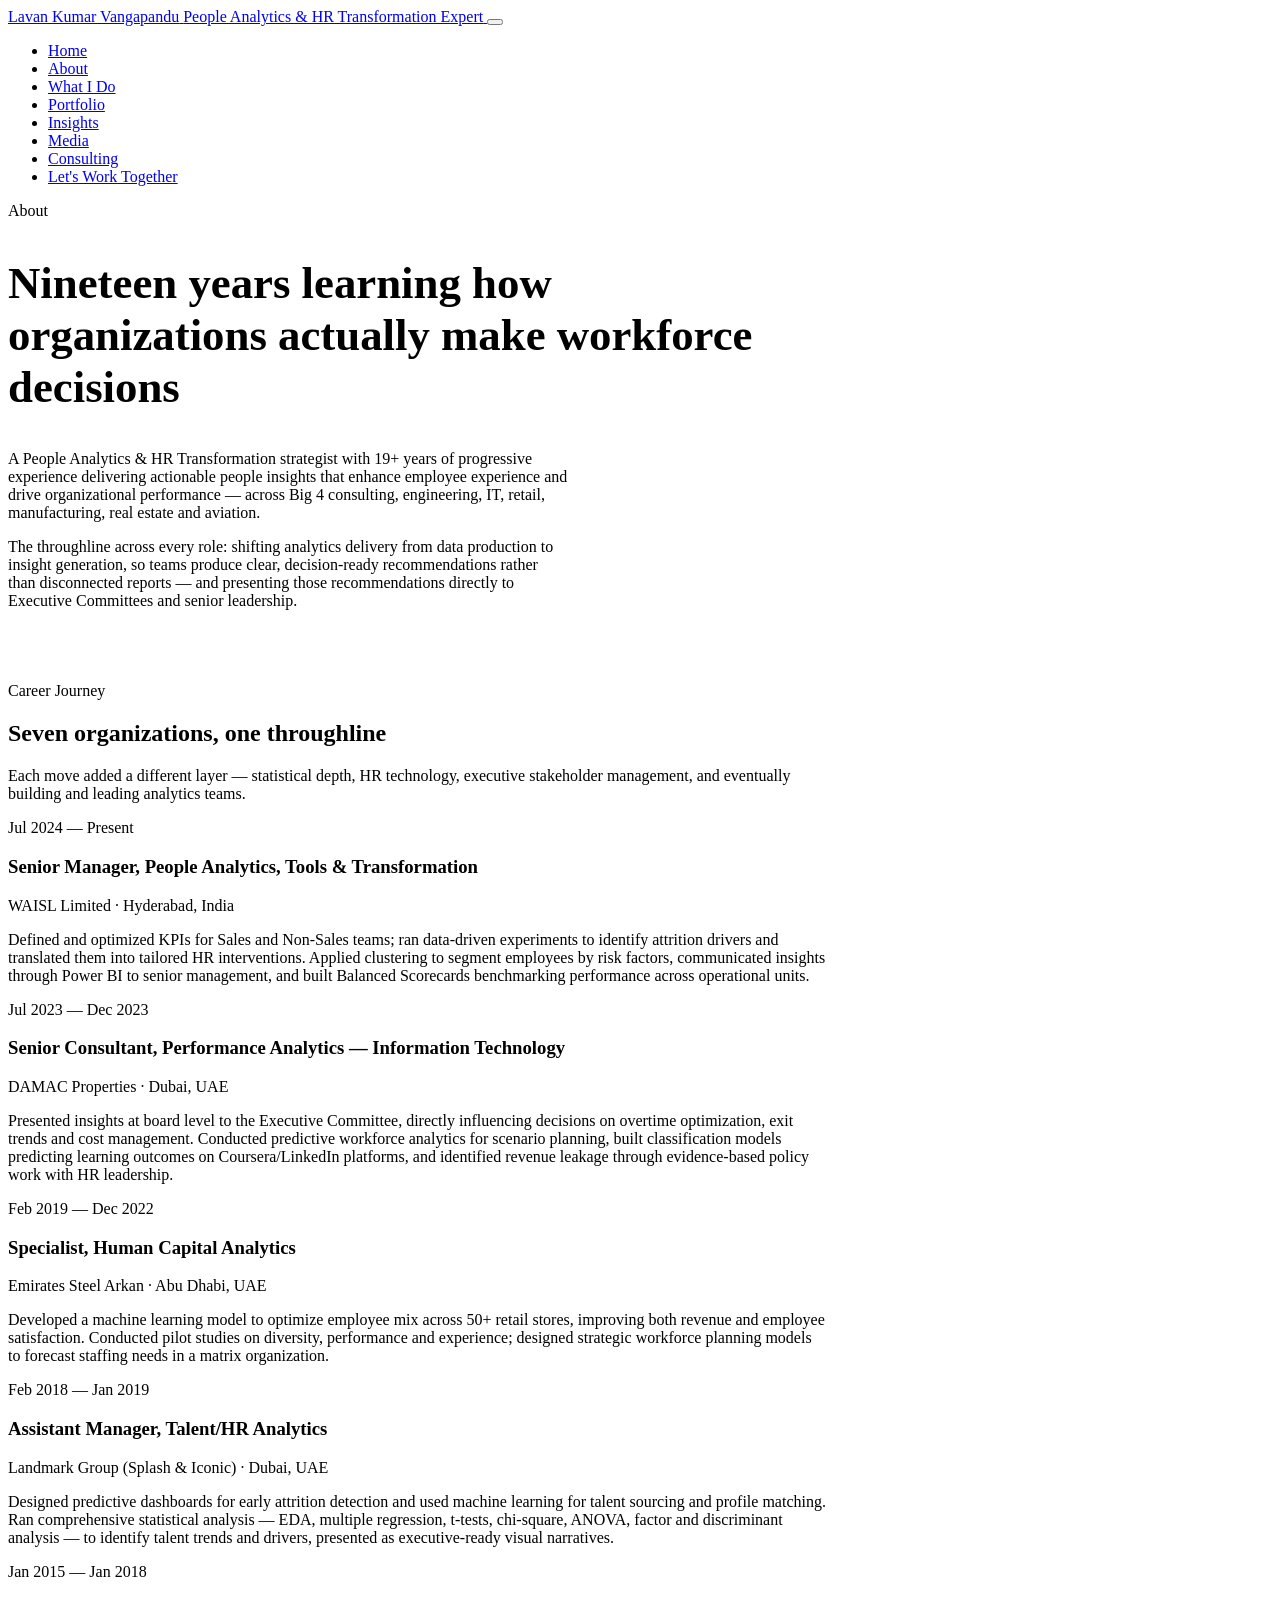
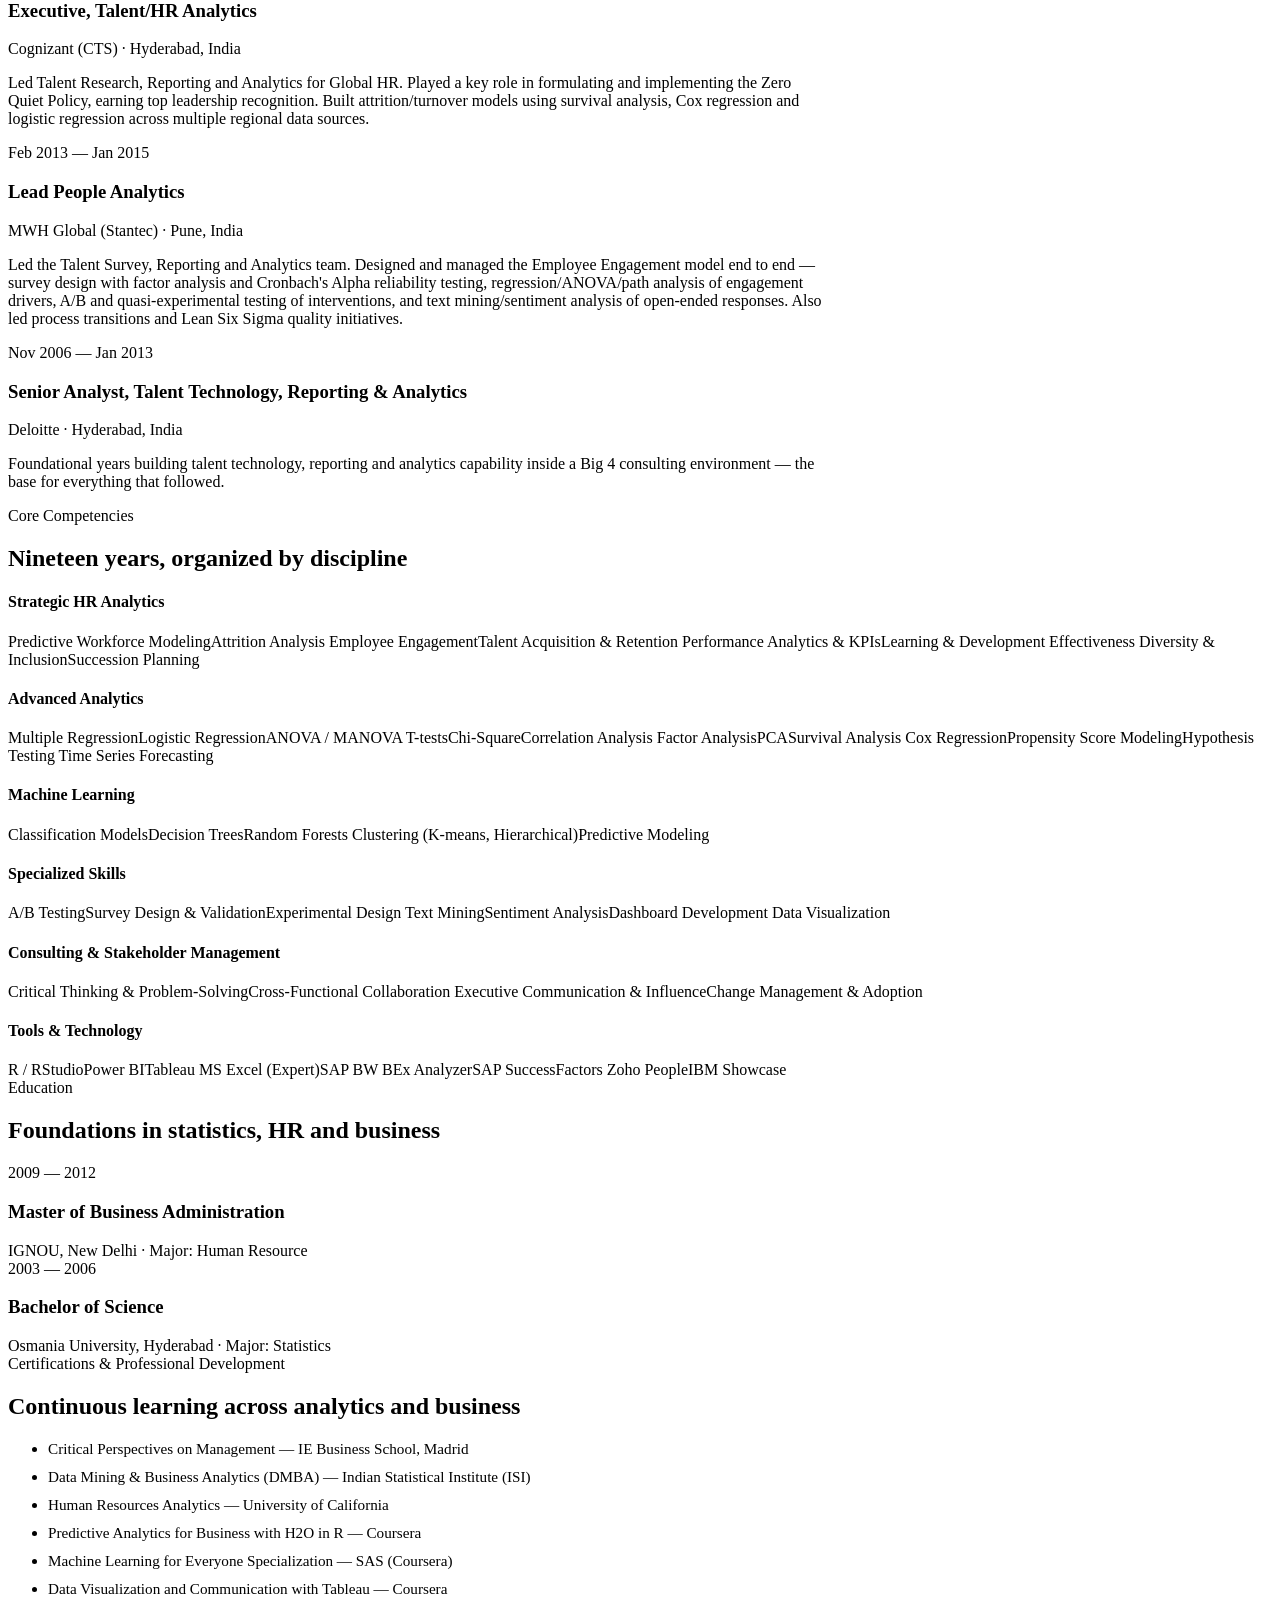
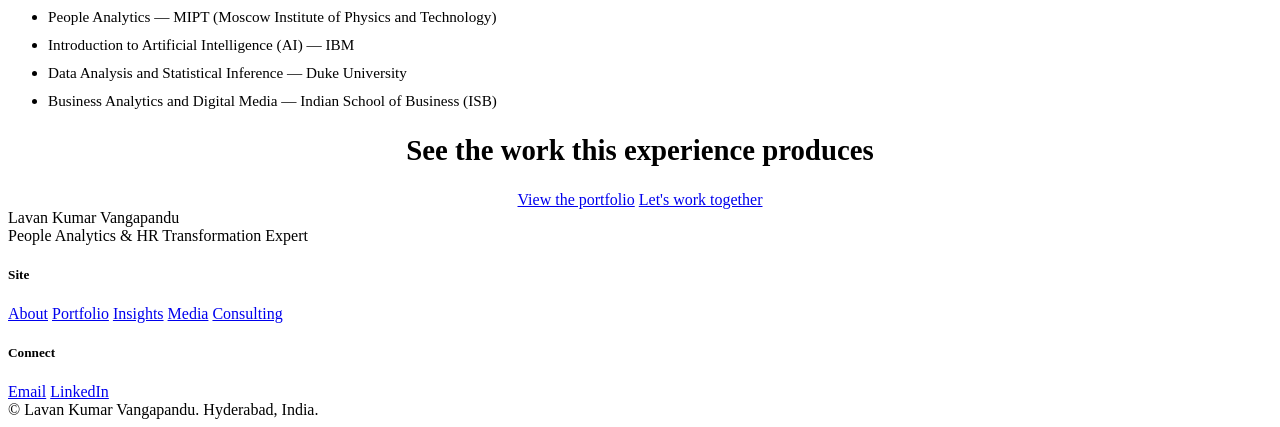
==== about.html @ 3b9f2fb4 "Add files via upload" ====
<!DOCTYPE html>
<html lang="en">
<head>
<meta charset="UTF-8">
<meta name="viewport" content="width=device-width, initial-scale=1.0">
<title>About — Lavan Kumar Vangapandu | People Analytics & HR Transformation Expert</title>
<meta name="description" content="19+ years of People Analytics and HR Transformation experience across Deloitte, MWH Global/Stantec, Cognizant, Landmark Group, Emirates Steel Arkan, DAMAC Properties and WAISL.">
<link rel="stylesheet" href="assets/css/style.css">
</head>
<body>

<header class="site-header">
  <div class="wrap">
    <a href="index.html" class="brand">
      <span class="brand-name">Lavan Kumar Vangapandu</span>
      <span class="brand-role">People Analytics &amp; HR Transformation Expert</span>
    </a>
    <button class="nav-toggle" aria-label="Toggle menu" aria-expanded="false"><span></span></button>
    <nav class="main-nav">
      <div class="wrap">
        <ul>
          <li><a href="index.html" data-page="index.html">Home</a></li>
          <li><a href="about.html" data-page="about.html" class="active">About</a></li>
          <li><a href="what-i-do.html" data-page="what-i-do.html">What I Do</a></li>
          <li><a href="portfolio.html" data-page="portfolio.html">Portfolio</a></li>
          <li><a href="insights.html" data-page="insights.html">Insights</a></li>
          <li><a href="media.html" data-page="media.html">Media</a></li>
          <li><a href="consulting.html" data-page="consulting.html">Consulting</a></li>
          <li><a href="consulting.html#contact" class="nav-cta">Let's Work Together</a></li>
        </ul>
      </div>
    </nav>
  </div>
</header>

<main>

  <section class="hero" style="padding-bottom:56px;">
    <div class="wrap" style="grid-template-columns:1fr; max-width:760px;">
      <div>
        <div class="eyebrow">About</div>
        <h1 style="font-size:clamp(2rem,4vw,2.8rem);">Nineteen years learning how organizations actually make workforce decisions</h1>
        <p class="support" style="margin-top:20px; max-width:70ch;">A People Analytics &amp; HR Transformation strategist with 19+ years of progressive experience delivering actionable people insights that enhance employee experience and drive organizational performance — across Big 4 consulting, engineering, IT, retail, manufacturing, real estate and aviation.</p>
        <p class="support" style="max-width:70ch;">The throughline across every role: shifting analytics delivery from data production to insight generation, so teams produce clear, decision-ready recommendations rather than disconnected reports — and presenting those recommendations directly to Executive Committees and senior leadership.</p>
      </div>
    </div>
  </section>

  <!-- CAREER JOURNEY -->
  <section class="alt">
    <div class="wrap" style="max-width:820px;">
      <div class="section-head">
        <div class="eyebrow">Career Journey</div>
        <h2>Seven organizations, one throughline</h2>
        <p>Each move added a different layer — statistical depth, HR technology, executive stakeholder management, and eventually building and leading analytics teams.</p>
      </div>

      <div class="journey">
        <div class="journey-item">
          <div class="when">Jul 2024 — Present</div>
          <h3>Senior Manager, People Analytics, Tools &amp; Transformation</h3>
          <div class="org">WAISL Limited · Hyderabad, India</div>
          <p>Defined and optimized KPIs for Sales and Non-Sales teams; ran data-driven experiments to identify attrition drivers and translated them into tailored HR interventions. Applied clustering to segment employees by risk factors, communicated insights through Power BI to senior management, and built Balanced Scorecards benchmarking performance across operational units.</p>
        </div>
        <div class="journey-item">
          <div class="when">Jul 2023 — Dec 2023</div>
          <h3>Senior Consultant, Performance Analytics — Information Technology</h3>
          <div class="org">DAMAC Properties · Dubai, UAE</div>
          <p>Presented insights at board level to the Executive Committee, directly influencing decisions on overtime optimization, exit trends and cost management. Conducted predictive workforce analytics for scenario planning, built classification models predicting learning outcomes on Coursera/LinkedIn platforms, and identified revenue leakage through evidence-based policy work with HR leadership.</p>
        </div>
        <div class="journey-item">
          <div class="when">Feb 2019 — Dec 2022</div>
          <h3>Specialist, Human Capital Analytics</h3>
          <div class="org">Emirates Steel Arkan · Abu Dhabi, UAE</div>
          <p>Developed a machine learning model to optimize employee mix across 50+ retail stores, improving both revenue and employee satisfaction. Conducted pilot studies on diversity, performance and experience; designed strategic workforce planning models to forecast staffing needs in a matrix organization.</p>
        </div>
        <div class="journey-item">
          <div class="when">Feb 2018 — Jan 2019</div>
          <h3>Assistant Manager, Talent/HR Analytics</h3>
          <div class="org">Landmark Group (Splash &amp; Iconic) · Dubai, UAE</div>
          <p>Designed predictive dashboards for early attrition detection and used machine learning for talent sourcing and profile matching. Ran comprehensive statistical analysis — EDA, multiple regression, t-tests, chi-square, ANOVA, factor and discriminant analysis — to identify talent trends and drivers, presented as executive-ready visual narratives.</p>
        </div>
        <div class="journey-item">
          <div class="when">Jan 2015 — Jan 2018</div>
          <h3>Executive, Talent/HR Analytics</h3>
          <div class="org">Cognizant (CTS) · Hyderabad, India</div>
          <p>Led Talent Research, Reporting and Analytics for Global HR. Played a key role in formulating and implementing the Zero Quiet Policy, earning top leadership recognition. Built attrition/turnover models using survival analysis, Cox regression and logistic regression across multiple regional data sources.</p>
        </div>
        <div class="journey-item">
          <div class="when">Feb 2013 — Jan 2015</div>
          <h3>Lead People Analytics</h3>
          <div class="org">MWH Global (Stantec) · Pune, India</div>
          <p>Led the Talent Survey, Reporting and Analytics team. Designed and managed the Employee Engagement model end to end — survey design with factor analysis and Cronbach's Alpha reliability testing, regression/ANOVA/path analysis of engagement drivers, A/B and quasi-experimental testing of interventions, and text mining/sentiment analysis of open-ended responses. Also led process transitions and Lean Six Sigma quality initiatives.</p>
        </div>
        <div class="journey-item">
          <div class="when">Nov 2006 — Jan 2013</div>
          <h3>Senior Analyst, Talent Technology, Reporting &amp; Analytics</h3>
          <div class="org">Deloitte · Hyderabad, India</div>
          <p>Foundational years building talent technology, reporting and analytics capability inside a Big 4 consulting environment — the base for everything that followed.</p>
        </div>
      </div>
    </div>
  </section>

  <!-- COMPETENCIES -->
  <section>
    <div class="wrap">
      <div class="section-head">
        <div class="eyebrow">Core Competencies</div>
        <h2>Nineteen years, organized by discipline</h2>
      </div>
      <div class="comp-block">
        <h4>Strategic HR Analytics</h4>
        <div class="pill-row">
          <span class="pill">Predictive Workforce Modeling</span><span class="pill">Attrition Analysis</span>
          <span class="pill">Employee Engagement</span><span class="pill">Talent Acquisition &amp; Retention</span>
          <span class="pill">Performance Analytics &amp; KPIs</span><span class="pill">Learning &amp; Development Effectiveness</span>
          <span class="pill">Diversity &amp; Inclusion</span><span class="pill">Succession Planning</span>
        </div>
      </div>
      <div class="comp-block">
        <h4>Advanced Analytics</h4>
        <div class="pill-row">
          <span class="pill">Multiple Regression</span><span class="pill">Logistic Regression</span><span class="pill">ANOVA / MANOVA</span>
          <span class="pill">T-tests</span><span class="pill">Chi-Square</span><span class="pill">Correlation Analysis</span>
          <span class="pill">Factor Analysis</span><span class="pill">PCA</span><span class="pill">Survival Analysis</span>
          <span class="pill">Cox Regression</span><span class="pill">Propensity Score Modeling</span><span class="pill">Hypothesis Testing</span>
          <span class="pill">Time Series Forecasting</span>
        </div>
      </div>
      <div class="comp-block">
        <h4>Machine Learning</h4>
        <div class="pill-row">
          <span class="pill">Classification Models</span><span class="pill">Decision Trees</span><span class="pill">Random Forests</span>
          <span class="pill">Clustering (K-means, Hierarchical)</span><span class="pill">Predictive Modeling</span>
        </div>
      </div>
      <div class="comp-block">
        <h4>Specialized Skills</h4>
        <div class="pill-row">
          <span class="pill">A/B Testing</span><span class="pill">Survey Design &amp; Validation</span><span class="pill">Experimental Design</span>
          <span class="pill">Text Mining</span><span class="pill">Sentiment Analysis</span><span class="pill">Dashboard Development</span>
          <span class="pill">Data Visualization</span>
        </div>
      </div>
      <div class="comp-block">
        <h4>Consulting &amp; Stakeholder Management</h4>
        <div class="pill-row">
          <span class="pill">Critical Thinking &amp; Problem-Solving</span><span class="pill">Cross-Functional Collaboration</span>
          <span class="pill">Executive Communication &amp; Influence</span><span class="pill">Change Management &amp; Adoption</span>
        </div>
      </div>
      <div class="comp-block">
        <h4>Tools &amp; Technology</h4>
        <div class="pill-row">
          <span class="pill">R / RStudio</span><span class="pill">Power BI</span><span class="pill">Tableau</span>
          <span class="pill">MS Excel (Expert)</span><span class="pill">SAP BW BEx Analyzer</span><span class="pill">SAP SuccessFactors</span>
          <span class="pill">Zoho People</span><span class="pill">IBM Showcase</span>
        </div>
      </div>
    </div>
  </section>

  <!-- EDUCATION & CERTIFICATIONS -->
  <section class="alt">
    <div class="wrap two-col">
      <div>
        <div class="section-head">
          <div class="eyebrow">Education</div>
          <h2>Foundations in statistics, HR and business</h2>
        </div>
        <div class="journey">
          <div class="journey-item">
            <div class="when">2009 — 2012</div>
            <h3>Master of Business Administration</h3>
            <div class="org">IGNOU, New Delhi · Major: Human Resource</div>
          </div>
          <div class="journey-item">
            <div class="when">2003 — 2006</div>
            <h3>Bachelor of Science</h3>
            <div class="org">Osmania University, Hyderabad · Major: Statistics</div>
          </div>
        </div>
      </div>
      <div>
        <div class="section-head">
          <div class="eyebrow">Certifications &amp; Professional Development</div>
          <h2>Continuous learning across analytics and business</h2>
        </div>
        <ul style="display:flex; flex-direction:column; gap:10px; font-size:0.95rem; color:var(--slate);">
          <li>Critical Perspectives on Management — IE Business School, Madrid</li>
          <li>Data Mining &amp; Business Analytics (DMBA) — Indian Statistical Institute (ISI)</li>
          <li>Human Resources Analytics — University of California</li>
          <li>Predictive Analytics for Business with H2O in R — Coursera</li>
          <li>Machine Learning for Everyone Specialization — SAS (Coursera)</li>
          <li>Data Visualization and Communication with Tableau — Coursera</li>
          <li>People Analytics — MIPT (Moscow Institute of Physics and Technology)</li>
          <li>Introduction to Artificial Intelligence (AI) — IBM</li>
          <li>Data Analysis and Statistical Inference — Duke University</li>
          <li>Business Analytics and Digital Media — Indian School of Business (ISB)</li>
        </ul>
      </div>
    </div>
  </section>

  <section>
    <div class="wrap" style="text-align:center;">
      <h2 style="font-size:1.8rem;">See the work this experience produces</h2>
      <div class="cta-row" style="margin-top:24px; justify-content:center;">
        <a href="portfolio.html" class="btn btn-primary">View the portfolio</a>
        <a href="consulting.html#contact" class="btn btn-outline">Let's work together</a>
      </div>
    </div>
  </section>

</main>

<footer>
  <div class="wrap">
    <div class="footer-top">
      <div>
        <div class="brand-name">Lavan Kumar Vangapandu</div>
        <div class="brand-role">People Analytics &amp; HR Transformation Expert</div>
      </div>
      <div class="footer-links">
        <div class="footer-col">
          <h5>Site</h5>
          <a href="about.html">About</a>
          <a href="portfolio.html">Portfolio</a>
          <a href="insights.html">Insights</a>
          <a href="media.html">Media</a>
          <a href="consulting.html">Consulting</a>
        </div>
        <div class="footer-col">
          <h5>Connect</h5>
          <a href="mailto:lvangapandu@gmail.com">Email</a>
          <a href="https://www.linkedin.com/" target="_blank" rel="noopener">LinkedIn</a>
        </div>
      </div>
    </div>
    <div class="footer-bottom">
      <span>© <span id="year"></span> Lavan Kumar Vangapandu. Hyderabad, India.</span>
    </div>
  </div>
</footer>

<script src="assets/js/main.js"></script>
</body>
</html>
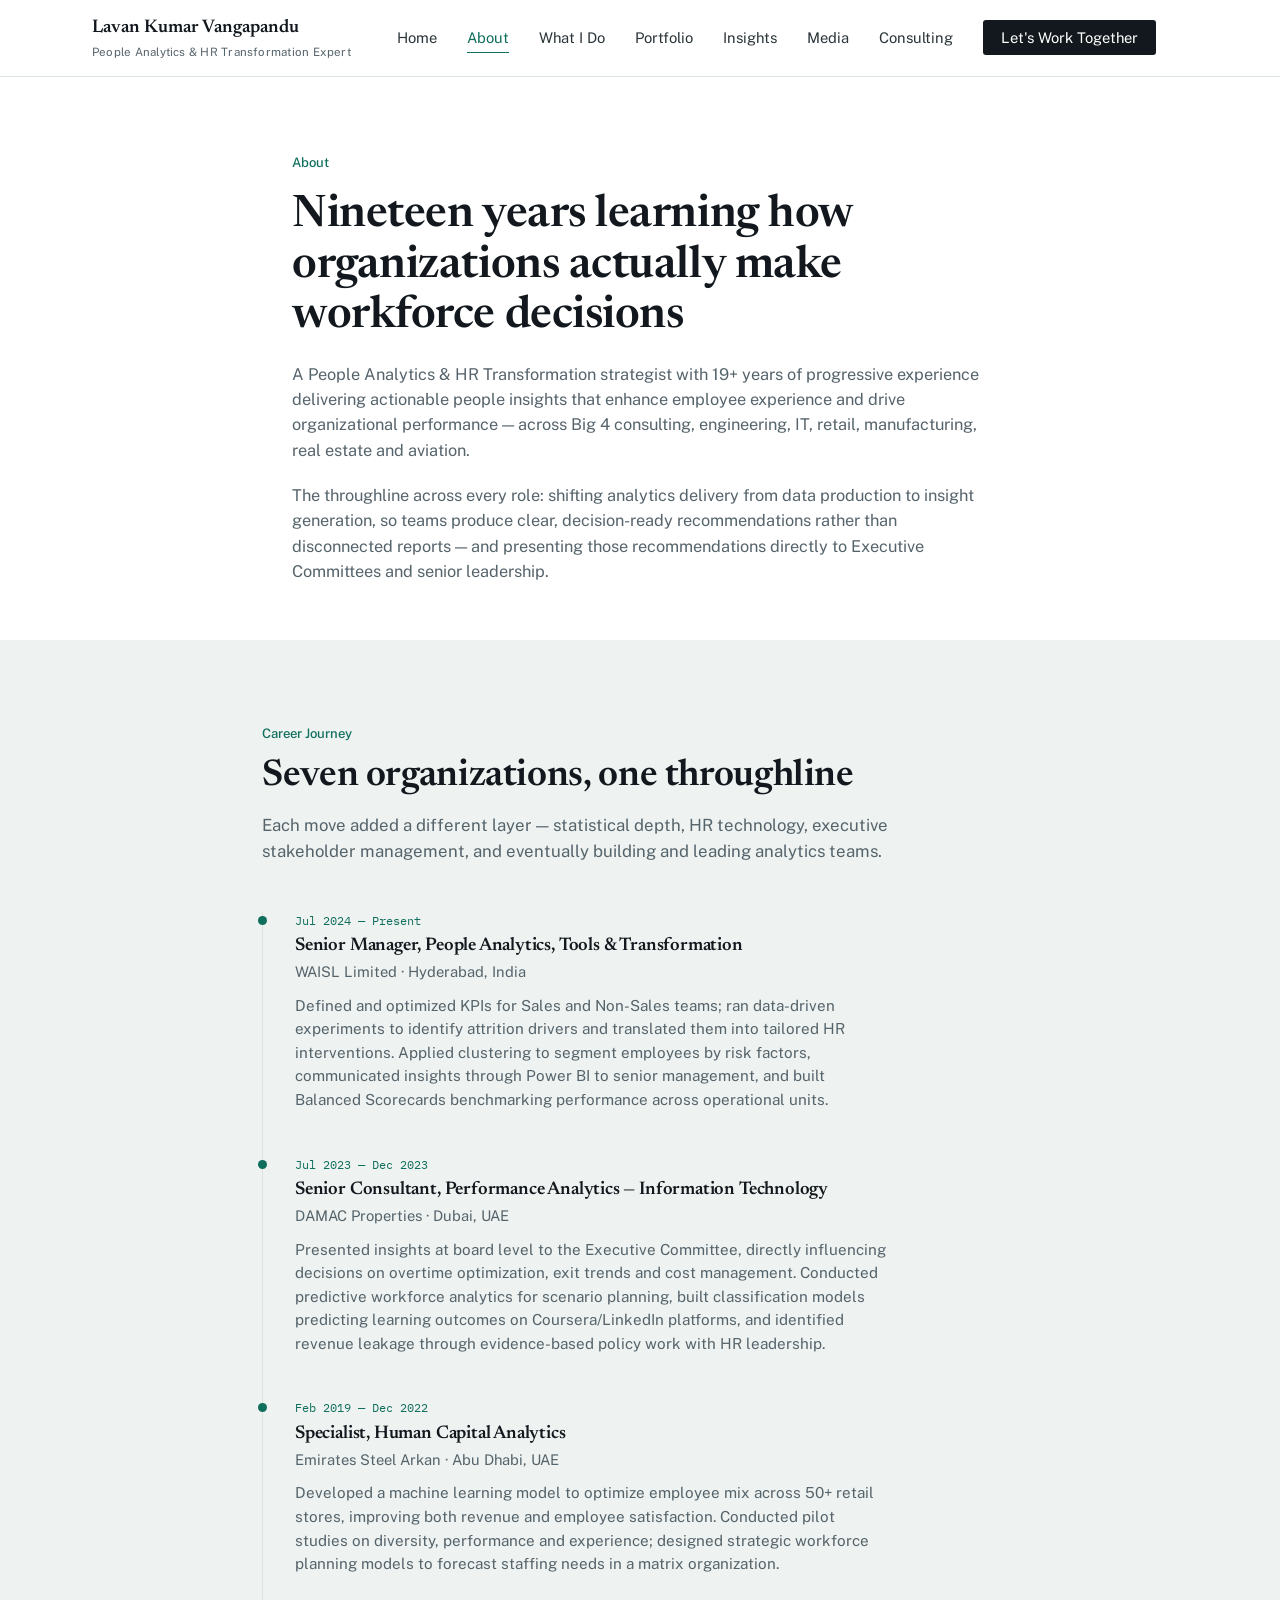
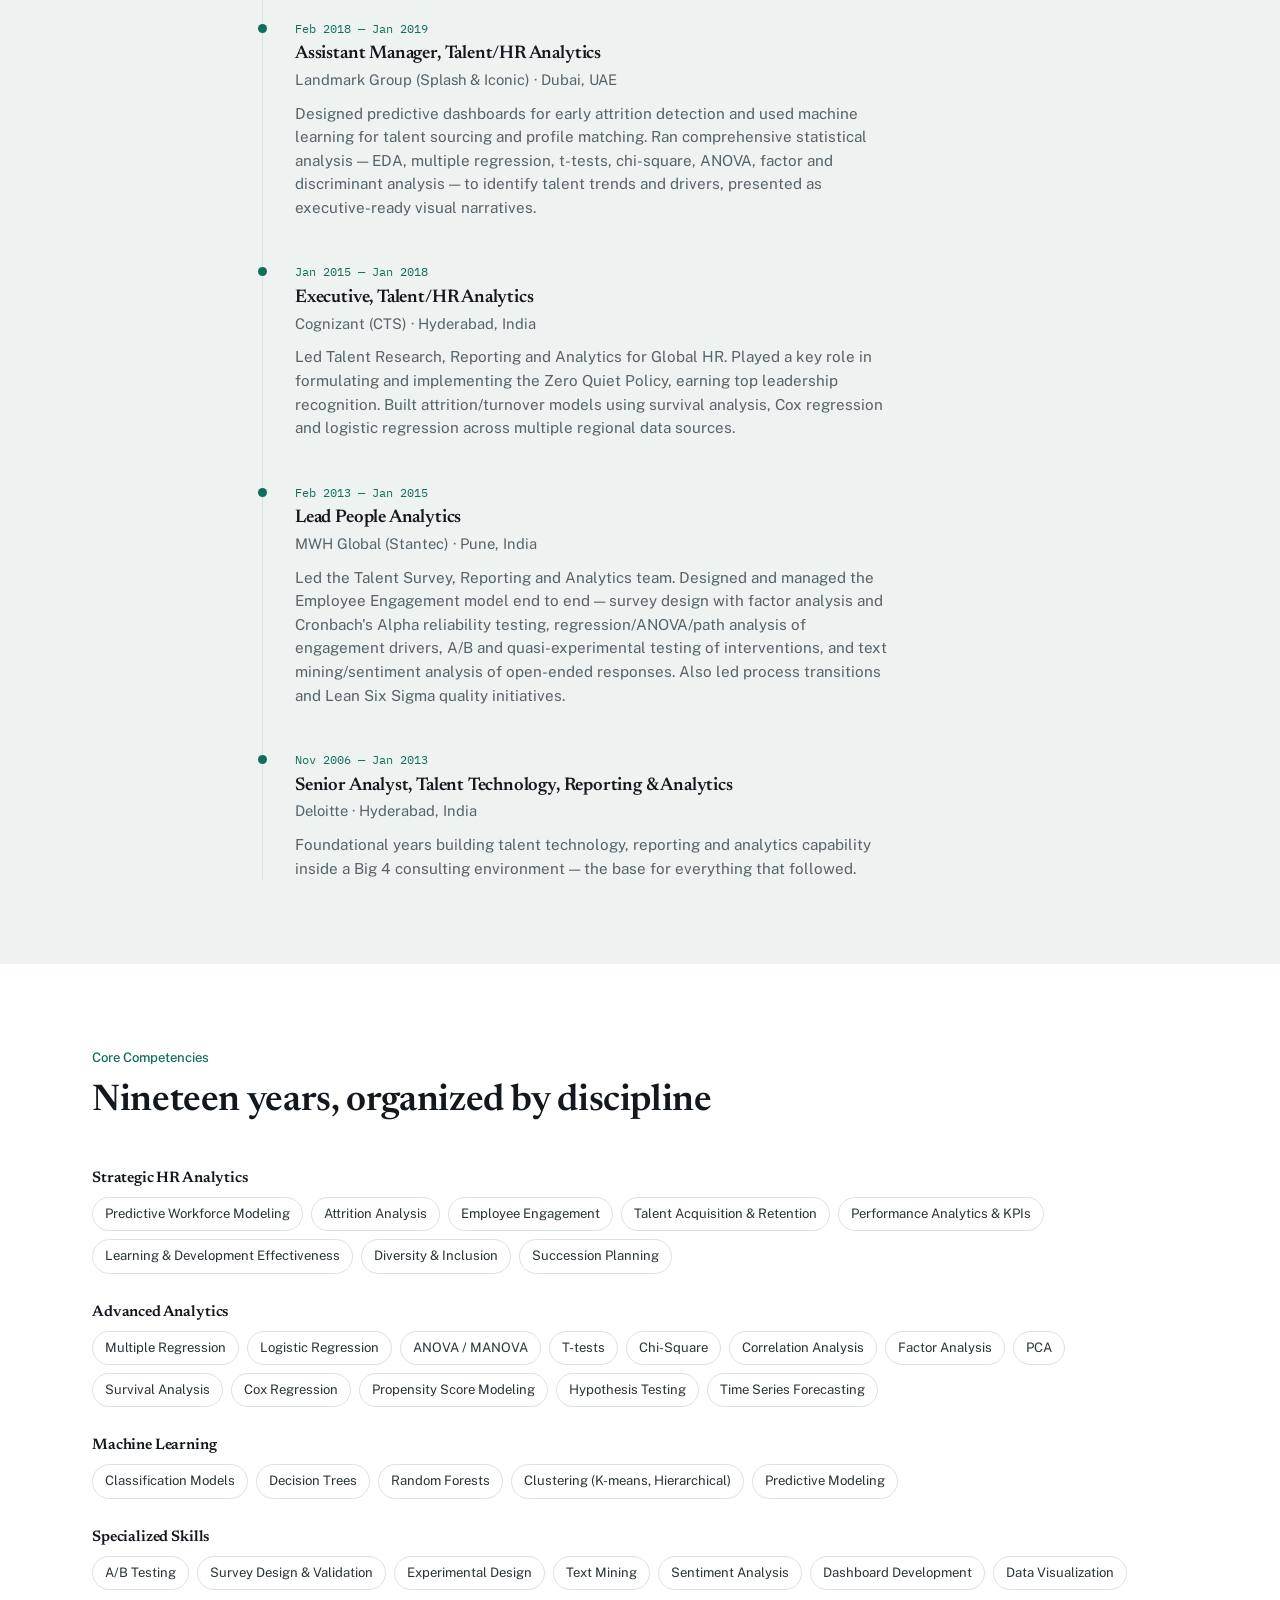
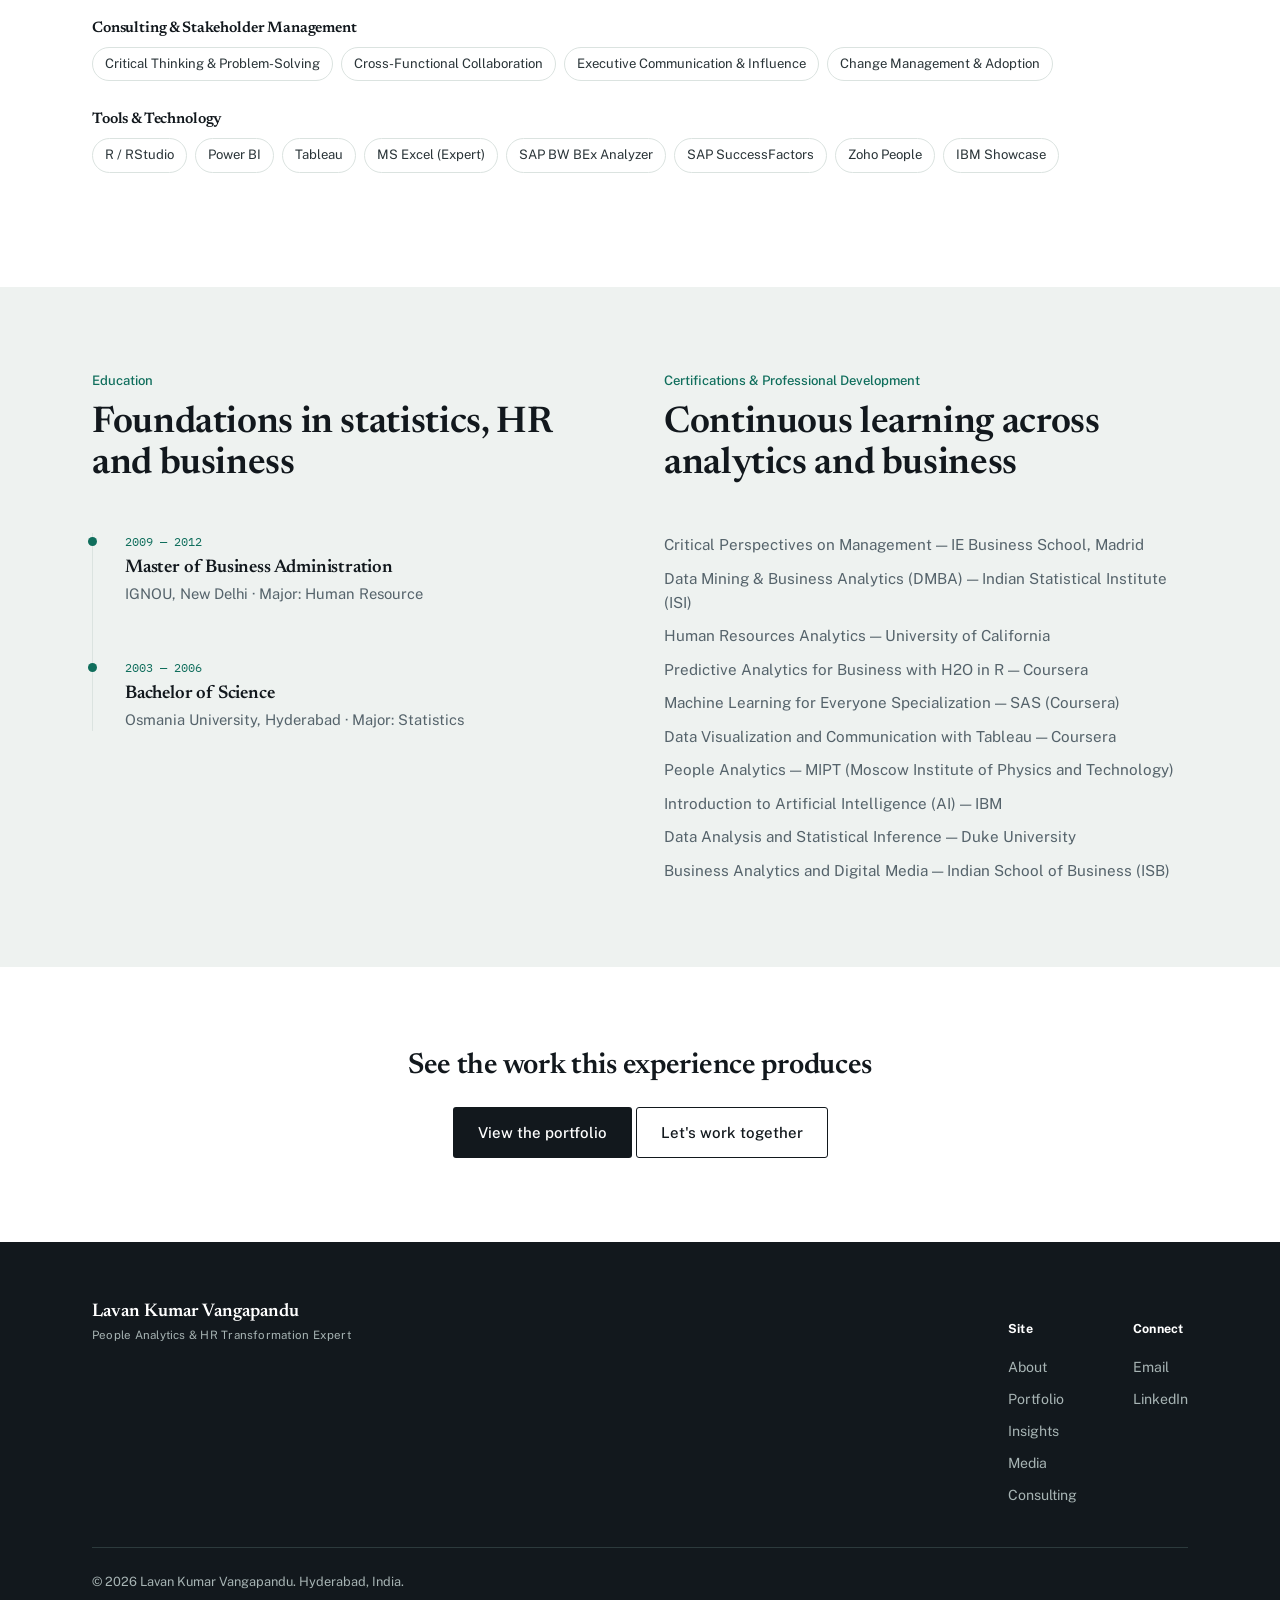
==== commit 765a7734: "Add files via upload" ====
--- a/about.html
+++ b/about.html
@@ -233,7 +233,7 @@
         </div>
         <div class="footer-col">
           <h5>Connect</h5>
-          <a href="mailto:lvangapandu@gmail.com">Email</a>
+          <a href="mailto:lavan@tasthaintelion.com">Email</a>
           <a href="https://www.linkedin.com/" target="_blank" rel="noopener">LinkedIn</a>
         </div>
       </div>
--- a/assets/css/style.css
+++ b/assets/css/style.css
@@ -0,0 +1,299 @@
+/* ============================================================
+   LAVAN KUMAR VANGAPANDU — People Analytics & HR Transformation
+   Design tokens
+   ============================================================ */
+
+@import url('https://fonts.googleapis.com/css2?family=Newsreader:ital,opsz,wght@0,6..72,400;0,6..72,500;0,6..72,600;1,6..72,500&family=Public+Sans:wght@400;500;600;700&family=IBM+Plex+Mono:wght@500&display=swap');
+
+:root{
+  --ink:        #12181D;   /* cool charcoal — primary text / dark surfaces */
+  --ink-soft:   #2A3438;
+  --paper:      #FFFFFF;   /* true white background */
+  --paper-dim:  #EEF2F0;   /* section alternation — cool, not cream */
+  --white:      #FFFFFF;
+  --slate:      #55636B;   /* secondary text on paper */
+  --slate-on-dark: #A7B4B4;
+  --line:       #DBE3E0;   /* hairline on paper */
+  --line-dark:  #2C3A3C;   /* hairline on ink */
+  --blue:       #0F6E5C;   /* deep emerald-teal — data / analytics accent */
+  --blue-deep:  #0A4A3E;
+  --amber:      #A9752B;   /* single warm highlight, used sparingly */
+
+  --font-display: 'Newsreader', Georgia, serif;
+  --font-body: 'Public Sans', -apple-system, BlinkMacSystemFont, sans-serif;
+  --font-mono: 'IBM Plex Mono', monospace;
+
+  --maxw: 1160px;
+  --radius: 3px;
+}
+
+*,*::before,*::after{ box-sizing: border-box; }
+html{ scroll-behavior: smooth; }
+body{
+  margin:0;
+  font-family: var(--font-body);
+  color: var(--ink);
+  background: var(--paper);
+  line-height: 1.55;
+  -webkit-font-smoothing: antialiased;
+}
+img{ max-width:100%; display:block; }
+a{ color:inherit; text-decoration:none; }
+ul{ margin:0; padding:0; list-style:none; }
+h1,h2,h3,h4{ font-family: var(--font-display); font-weight:600; margin:0; line-height:1.12; letter-spacing:-0.01em; }
+p{ margin:0; }
+button{ font-family:inherit; cursor:pointer; }
+
+:focus-visible{ outline: 2px solid var(--blue); outline-offset: 3px; }
+
+.wrap{ max-width: var(--maxw); margin:0 auto; padding: 0 32px; }
+@media (max-width: 640px){ .wrap{ padding: 0 20px; } }
+
+/* ---------------- Header / Nav ---------------- */
+.site-header{
+  position: sticky; top:0; z-index: 50;
+  background: rgba(255,255,255,0.90);
+  backdrop-filter: blur(8px);
+  border-bottom: 1px solid var(--line);
+}
+.site-header .wrap{ display:flex; align-items:center; justify-content:space-between; height:76px; }
+.brand{ display:flex; flex-direction:column; gap:1px; }
+.brand-name{ font-family: var(--font-display); font-size:1.15rem; font-weight:600; color:var(--ink); }
+.brand-role{ font-size:0.72rem; color:var(--slate); letter-spacing:0.02em; }
+.main-nav ul{ display:flex; gap: 30px; align-items:center; }
+.main-nav a{ font-size:0.92rem; color:var(--ink-soft); padding:6px 0; border-bottom:1px solid transparent; transition: border-color .15s ease, color .15s ease; }
+.main-nav a:hover, .main-nav a.active{ color: var(--blue); border-bottom-color: var(--blue); }
+.nav-cta{ background:var(--ink); color:var(--paper) !important; padding:9px 18px !important; border-radius: var(--radius); border-bottom:none !important; }
+.nav-cta:hover{ background: var(--blue-deep); color:var(--white) !important; }
+.nav-toggle{ display:none; background:none; border:none; padding:8px; }
+.nav-toggle span, .nav-toggle span::before, .nav-toggle span::after{
+  content:''; display:block; width:22px; height:2px; background:var(--ink); position:relative; transition:.2s;
+}
+.nav-toggle span::before{ position:absolute; top:-7px; width:22px; height:2px; background:var(--ink); }
+.nav-toggle span::after{ position:absolute; top:7px; width:22px; height:2px; background:var(--ink); }
+
+@media (max-width: 880px){
+  .nav-toggle{ display:block; }
+  .main-nav{ position:fixed; inset:76px 0 0 0; background:var(--paper); transform: translateX(100%); transition: transform .25s ease; overflow-y:auto; }
+  .main-nav.open{ transform: translateX(0); }
+  .main-nav .wrap{ padding: 0; }
+  .main-nav ul{ flex-direction:column; align-items:flex-start; gap:0; padding: 12px 24px 40px; }
+  .main-nav li{ width:100%; border-bottom:1px solid var(--line); }
+  .main-nav a{ display:block; padding:16px 0; }
+  .nav-cta{ margin-top:16px; display:inline-block; }
+}
+
+/* ---------------- Buttons ---------------- */
+.btn{
+  display:inline-flex; align-items:center; gap:8px;
+  font-size:0.94rem; font-weight:500; padding: 13px 24px;
+  border-radius: var(--radius); border:1px solid transparent; transition: all .15s ease;
+}
+.btn-primary{ background: var(--ink); color: var(--paper); }
+.btn-primary:hover{ background: var(--blue-deep); }
+.btn-outline{ background:transparent; color:var(--ink); border-color: var(--ink); }
+.btn-outline:hover{ background: var(--ink); color: var(--paper); }
+.btn-outline-light{ background:transparent; color:var(--paper); border-color: rgba(255,255,255,0.5); }
+.btn-outline-light:hover{ background: var(--paper); color: var(--ink); }
+
+/* ---------------- Hero ---------------- */
+.hero{ padding: 76px 0 88px; position:relative; overflow:hidden; }
+.hero .wrap{ display:grid; grid-template-columns: 1.15fr 0.85fr; gap:56px; align-items:center; }
+.eyebrow{ font-size:0.82rem; color:var(--blue); font-weight:500; margin-bottom:18px; }
+.hero h1{ font-size: clamp(2.3rem, 4.2vw, 3.4rem); color:var(--ink); }
+.hero .lede{ font-size:1.2rem; color:var(--ink-soft); margin-top: 20px; font-family: var(--font-display); font-weight:400; }
+.hero .support{ margin-top:20px; color:var(--slate); font-size:1.02rem; max-width:52ch; }
+.hero .cta-row{ margin-top:34px; display:flex; gap:14px; flex-wrap:wrap; }
+.hero-meta{ margin-top: 40px; display:flex; gap: 28px; flex-wrap:wrap; }
+.hero-meta div{ font-family: var(--font-mono); font-size:0.78rem; color:var(--slate); }
+.hero-meta strong{ display:block; font-family: var(--font-display); font-size:1.5rem; color:var(--ink); font-weight:600; }
+
+.hero-viz{ position:relative; }
+
+@media (max-width: 880px){
+  .hero .wrap{ grid-template-columns: 1fr; }
+  .hero-viz{ order:-1; max-width:280px; margin:0 auto 12px; }
+}
+
+/* ---------------- Sections ---------------- */
+section{ padding: 84px 0; }
+section.alt{ background: var(--paper-dim); }
+section.dark{ background: var(--ink); color: var(--paper); }
+section.dark .slate-text{ color: var(--slate-on-dark); }
+.section-head{ max-width: 640px; margin-bottom: 48px; }
+.section-head.center{ margin-left:auto; margin-right:auto; text-align:center; }
+.section-head h2{ font-size: clamp(1.7rem, 3vw, 2.3rem); }
+.section-head .eyebrow{ margin-bottom:12px; }
+.section-head p{ color: var(--slate); margin-top:14px; font-size:1.05rem; }
+.dark .section-head p{ color: var(--slate-on-dark); }
+
+/* ---------------- What I Do grid ---------------- */
+.capability-grid{ display:grid; grid-template-columns: repeat(3, 1fr); gap:1px; background: var(--line); border:1px solid var(--line); }
+.capability-card{ background: var(--paper); padding: 30px 28px; }
+.capability-card h3{ font-size:1.05rem; margin-bottom:14px; color:var(--ink); }
+.capability-card ul li{ font-size:0.92rem; color:var(--slate); padding: 5px 0; border-top:1px solid var(--line); }
+.capability-card ul li:first-child{ border-top:none; }
+@media (max-width: 880px){ .capability-grid{ grid-template-columns:1fr; } }
+
+/* ---------------- Portfolio ---------------- */
+.flagship-list{ display:flex; flex-direction:column; gap:1px; background:var(--line); border:1px solid var(--line); }
+.flagship-row{ background:var(--paper); display:grid; grid-template-columns: 90px 1fr 240px; gap:28px; padding: 34px 30px; align-items:center; transition: background .15s; }
+.flagship-row:hover{ background: var(--white); }
+.flagship-num{ font-family: var(--font-mono); color: var(--blue); font-size:0.85rem; }
+.flagship-body h3{ font-size:1.35rem; margin-bottom:8px; }
+.flagship-body p{ color:var(--slate); font-size:0.98rem; max-width:60ch; }
+.flagship-tags{ display:flex; gap:8px; flex-wrap:wrap; margin-top:12px; }
+.tag{ font-family:var(--font-mono); font-size:0.68rem; padding:4px 8px; background: var(--paper-dim); color: var(--slate); border-radius: 2px; }
+.flagship-cta{ justify-self:end; text-align:right; }
+.flagship-cta .arrow-link{ font-weight:500; color:var(--ink); border-bottom:1px solid var(--ink); padding-bottom:2px; }
+@media (max-width: 780px){
+  .flagship-row{ grid-template-columns:1fr; }
+  .flagship-cta{ justify-self:start; text-align:left; }
+}
+
+.project-grid{ display:grid; grid-template-columns: repeat(2,1fr); gap:1px; background:var(--line); border:1px solid var(--line); margin-top: 1px;}
+.project-card{ background:var(--paper); padding: 28px; display:flex; flex-direction:column; gap:14px; }
+.project-card .cat{ font-family:var(--font-mono); font-size:0.7rem; color:var(--blue); }
+.project-card h3{ font-size:1.15rem; }
+.project-card p{ color:var(--slate); font-size:0.92rem; }
+.project-card .arrow-link{ margin-top:auto; font-size:0.9rem; font-weight:500; }
+@media (max-width: 780px){ .project-grid{ grid-template-columns:1fr; } }
+
+.placeholder-card{ border: 1px dashed var(--line); background: transparent !important; display:flex; align-items:center; justify-content:center; text-align:center; color:var(--slate); font-size:0.88rem; padding:40px 28px; }
+
+/* ---------------- Project detail page ---------------- */
+.project-hero{ background: var(--ink); color: var(--paper); padding: 64px 0 56px; }
+.project-hero .cat{ font-family:var(--font-mono); color:var(--blue); font-size:0.8rem; margin-bottom:16px; }
+.project-hero h1{ font-size: clamp(2rem, 4vw, 2.9rem); color:var(--white); max-width: 20ch; }
+.project-hero .tagline{ margin-top:18px; font-family:var(--font-display); font-size:1.15rem; color:var(--slate-on-dark); max-width:60ch; }
+.project-hero .stat-row{ display:flex; gap:36px; margin-top:40px; flex-wrap:wrap; }
+.project-hero .stat-row div{ font-family:var(--font-mono); font-size:0.72rem; color:var(--slate-on-dark); }
+.project-hero .stat-row strong{ display:block; font-family:var(--font-display); font-size:1.6rem; color:var(--white); }
+
+.case-block{ padding: 56px 0; border-bottom:1px solid var(--line); }
+.case-block:last-of-type{ border-bottom:none; }
+.case-block .label{ font-family:var(--font-mono); font-size:0.75rem; color:var(--blue); margin-bottom:14px; }
+.case-block h2{ font-size:1.5rem; margin-bottom:18px; max-width:32ch; }
+.case-block .content{ color:var(--slate); font-size:1.02rem; max-width:70ch; }
+.case-block .content p + p{ margin-top:14px; }
+
+.module-list{ display:grid; grid-template-columns: repeat(2,1fr); gap:1px; background:var(--line); border:1px solid var(--line); margin-top:24px; }
+.module-item{ background:var(--paper); padding:22px 24px; }
+.module-item h4{ font-size:0.98rem; margin-bottom:6px; }
+.module-item p{ font-size:0.88rem; color:var(--slate); }
+@media (max-width: 700px){ .module-list{ grid-template-columns:1fr; } }
+
+.download-row{ display:flex; gap:14px; flex-wrap:wrap; margin-top:20px; }
+.download-chip{ display:inline-flex; align-items:center; gap:8px; padding:11px 18px; border:1px solid var(--line); border-radius: var(--radius); font-size:0.88rem; }
+.download-chip.disabled{ color: var(--slate); font-style:italic; border-style:dashed; }
+
+.demo-note{ background: var(--paper-dim); border-left: 3px solid var(--amber); padding: 16px 20px; font-size:0.9rem; color:var(--slate); margin-top:20px; }
+
+/* ---------------- Career journey (About) ---------------- */
+.journey{ position:relative; padding-left: 32px; border-left: 1px solid var(--line); }
+.journey-item{ padding-bottom: 44px; position:relative; }
+.journey-item:last-child{ padding-bottom:0; }
+.journey-item::before{ content:''; position:absolute; left:-37px; top:4px; width:9px; height:9px; border-radius:50%; background: var(--blue); }
+.journey-item .when{ font-family:var(--font-mono); font-size:0.75rem; color:var(--blue); }
+.journey-item h3{ font-size:1.15rem; margin: 6px 0 4px; }
+.journey-item .org{ color:var(--slate); font-size:0.92rem; margin-bottom:10px; }
+.journey-item p{ color:var(--slate); font-size:0.95rem; max-width:66ch; }
+
+/* ---------------- Competency bars / lists ---------------- */
+.comp-block{ margin-bottom: 30px; }
+.comp-block h4{ font-size:0.95rem; margin-bottom:10px; color:var(--ink); }
+.pill-row{ display:flex; flex-wrap:wrap; gap:8px; }
+.pill{ font-size:0.82rem; padding:6px 12px; background:var(--white); border:1px solid var(--line); border-radius: 20px; color:var(--ink-soft); }
+
+/* ---------------- Engagement models ---------------- */
+.engage-grid{ display:grid; grid-template-columns: repeat(3,1fr); gap:1px; background:var(--line); border:1px solid var(--line); }
+.engage-card{ background: var(--paper); padding:30px 26px; }
+.engage-card .n{ font-family:var(--font-mono); color:var(--blue); font-size:0.78rem; margin-bottom:14px; }
+.engage-card h3{ font-size:1.1rem; margin-bottom:10px; }
+.engage-card p{ font-size:0.9rem; color:var(--slate); }
+@media (max-width: 880px){ .engage-grid{ grid-template-columns:1fr; } }
+
+/* ---------------- Forms ---------------- */
+.contact-layout{ display:grid; grid-template-columns: 1fr 1fr; gap: 56px; }
+form.enquiry{ display:flex; flex-direction:column; gap:18px; }
+.field label{ display:block; font-size:0.85rem; color:var(--slate); margin-bottom:6px; }
+.field input, .field select, .field textarea{
+  width:100%; padding:12px 14px; border:1px solid var(--line); border-radius: var(--radius);
+  background: var(--white); font-family: inherit; font-size:0.95rem; color:var(--ink);
+}
+.field textarea{ min-height:120px; resize:vertical; }
+.form-note{ font-size:0.82rem; color:var(--slate); }
+@media (max-width: 880px){ .contact-layout{ grid-template-columns:1fr; } }
+
+/* ---------------- Insights / Resources ---------------- */
+.filter-bar{ display:flex; gap:10px; flex-wrap:wrap; margin-bottom: 36px; }
+.filter-chip{ font-size:0.85rem; padding:8px 16px; border:1px solid var(--line); border-radius:20px; background:var(--paper); color:var(--slate); }
+.filter-chip.active{ background:var(--ink); color:var(--paper); border-color:var(--ink); }
+.insight-grid{ display:grid; grid-template-columns: repeat(3,1fr); gap: 24px; }
+.insight-card{ border:1px solid var(--line); background:var(--white); padding:24px; display:flex; flex-direction:column; gap:10px; }
+.insight-card .meta{ font-family:var(--font-mono); font-size:0.68rem; color:var(--blue); }
+.insight-card h3{ font-size:1.05rem; }
+.insight-card p{ font-size:0.88rem; color:var(--slate); }
+@media (max-width: 900px){ .insight-grid{ grid-template-columns: repeat(2,1fr); } }
+@media (max-width: 620px){ .insight-grid{ grid-template-columns: 1fr; } }
+.empty-state{ border:1px dashed var(--line); padding: 48px 32px; text-align:center; color:var(--slate); grid-column: 1 / -1; }
+.empty-state h3{ color:var(--ink); font-size:1.1rem; margin-bottom:8px; }
+
+/* ---------------- Flagship inline stats ---------------- */
+.flagship-stats{ display:flex; flex-wrap:wrap; gap:20px; margin:12px 0 4px; }
+.flagship-stat{ font-size:0.82rem; color:var(--slate); }
+.flagship-stat strong{ font-family:var(--font-mono); font-size:1.05rem; color:var(--blue); display:block; line-height:1.3; }
+
+/* ---------------- Form status ---------------- */
+.form-status{ font-size:0.88rem; margin-top:12px; min-height:1.2em; }
+.form-status-note{ color: var(--slate); }
+.form-status-ok{ color: var(--blue); font-weight:600; }
+.form-status-error{ color: #9B2C2C; font-weight:600; }
+
+/* ---------------- Media & Presentations ---------------- */
+.media-grid{ display:grid; grid-template-columns: repeat(3,1fr); gap: 24px; }
+@media (max-width: 900px){ .media-grid{ grid-template-columns: repeat(2,1fr); } }
+@media (max-width: 620px){ .media-grid{ grid-template-columns: 1fr; } }
+.media-card{ display:flex; flex-direction:column; border:1px solid var(--line); background:var(--white); overflow:hidden; transition: border-color .15s ease; }
+.media-card:hover{ border-color: var(--blue); }
+.media-card-disabled{ cursor:default; opacity:0.7; }
+.media-thumb{ position:relative; aspect-ratio: 16/9; background-size:cover; background-position:center; background-color: var(--ink); display:flex; align-items:center; justify-content:center; }
+.media-thumb-fallback{ background: linear-gradient(135deg, var(--ink) 0%, var(--blue-deep) 100%); }
+.media-thumb-icon{ font-size:1.6rem; color: var(--paper); opacity:0.9; }
+.media-card-body{ padding: 20px 22px; display:flex; flex-direction:column; gap:8px; }
+.media-meta{ font-family:var(--font-mono); font-size:0.68rem; color:var(--blue); }
+.media-card-body h3{ font-size:1.02rem; }
+.media-card-body p{ font-size:0.9rem; color:var(--slate); }
+.media-soon{ font-size:0.78rem; color:var(--slate); font-style:italic; }
+
+.media-lightbox{ display:none; position:fixed; inset:0; z-index:100; background:rgba(10,14,17,0.92); align-items:center; justify-content:center; padding: 24px; }
+.media-lightbox.open{ display:flex; }
+.media-lightbox-inner{ width:100%; max-width: 960px; position:relative; }
+.media-lightbox-frame{ position:relative; width:100%; aspect-ratio:16/9; background:#000; }
+.media-lightbox-frame iframe{ position:absolute; inset:0; width:100%; height:100%; border:0; }
+.media-lightbox-close{ position:absolute; top:-40px; right:0; background:none; border:none; color:var(--paper); font-size:1.8rem; line-height:1; cursor:pointer; }
+
+/* ---------------- Media teaser (homepage) ---------------- */
+.media-teaser-grid{ display:grid; grid-template-columns: repeat(3,1fr); gap:24px; }
+@media (max-width: 880px){ .media-teaser-grid{ grid-template-columns:1fr; } }
+
+/* ---------------- Footer ---------------- */
+footer{ background: var(--ink); color: var(--slate-on-dark); padding: 56px 0 30px; }
+.footer-top{ display:flex; justify-content:space-between; flex-wrap:wrap; gap:32px; padding-bottom:36px; border-bottom:1px solid var(--line-dark); }
+.footer-top .brand-name{ color:var(--white); }
+.footer-top .brand-role{ color: var(--slate-on-dark); }
+.footer-links{ display:flex; gap:56px; flex-wrap:wrap; }
+.footer-col h5{ font-size:0.78rem; color: var(--paper); margin-bottom:14px; letter-spacing:0.02em; }
+.footer-col a{ display:block; font-size:0.88rem; padding:5px 0; color: var(--slate-on-dark); }
+.footer-col a:hover{ color: var(--white); }
+.footer-bottom{ display:flex; justify-content:space-between; padding-top:24px; font-size:0.8rem; flex-wrap:wrap; gap:10px; }
+
+/* ---------------- Misc ---------------- */
+.arrow-link::after{ content:'\2192'; margin-left:6px; }
+.badge-demo{ display:inline-block; font-family:var(--font-mono); font-size:0.68rem; padding:4px 10px; border:1px solid var(--amber); color: var(--amber); border-radius:2px; }
+.two-col{ display:grid; grid-template-columns:1fr 1fr; gap:48px; }
+@media (max-width:880px){ .two-col{ grid-template-columns:1fr; } }
+.quote-block{ font-family: var(--font-display); font-size:1.5rem; line-height:1.4; color:var(--ink); max-width:24ch; }
+.breadcrumb{ font-size:0.85rem; color:var(--slate-on-dark); margin-bottom:20px; }
+.breadcrumb a{ color: var(--slate-on-dark); border-bottom:1px solid transparent; }
+.breadcrumb a:hover{ border-bottom-color: currentColor; }
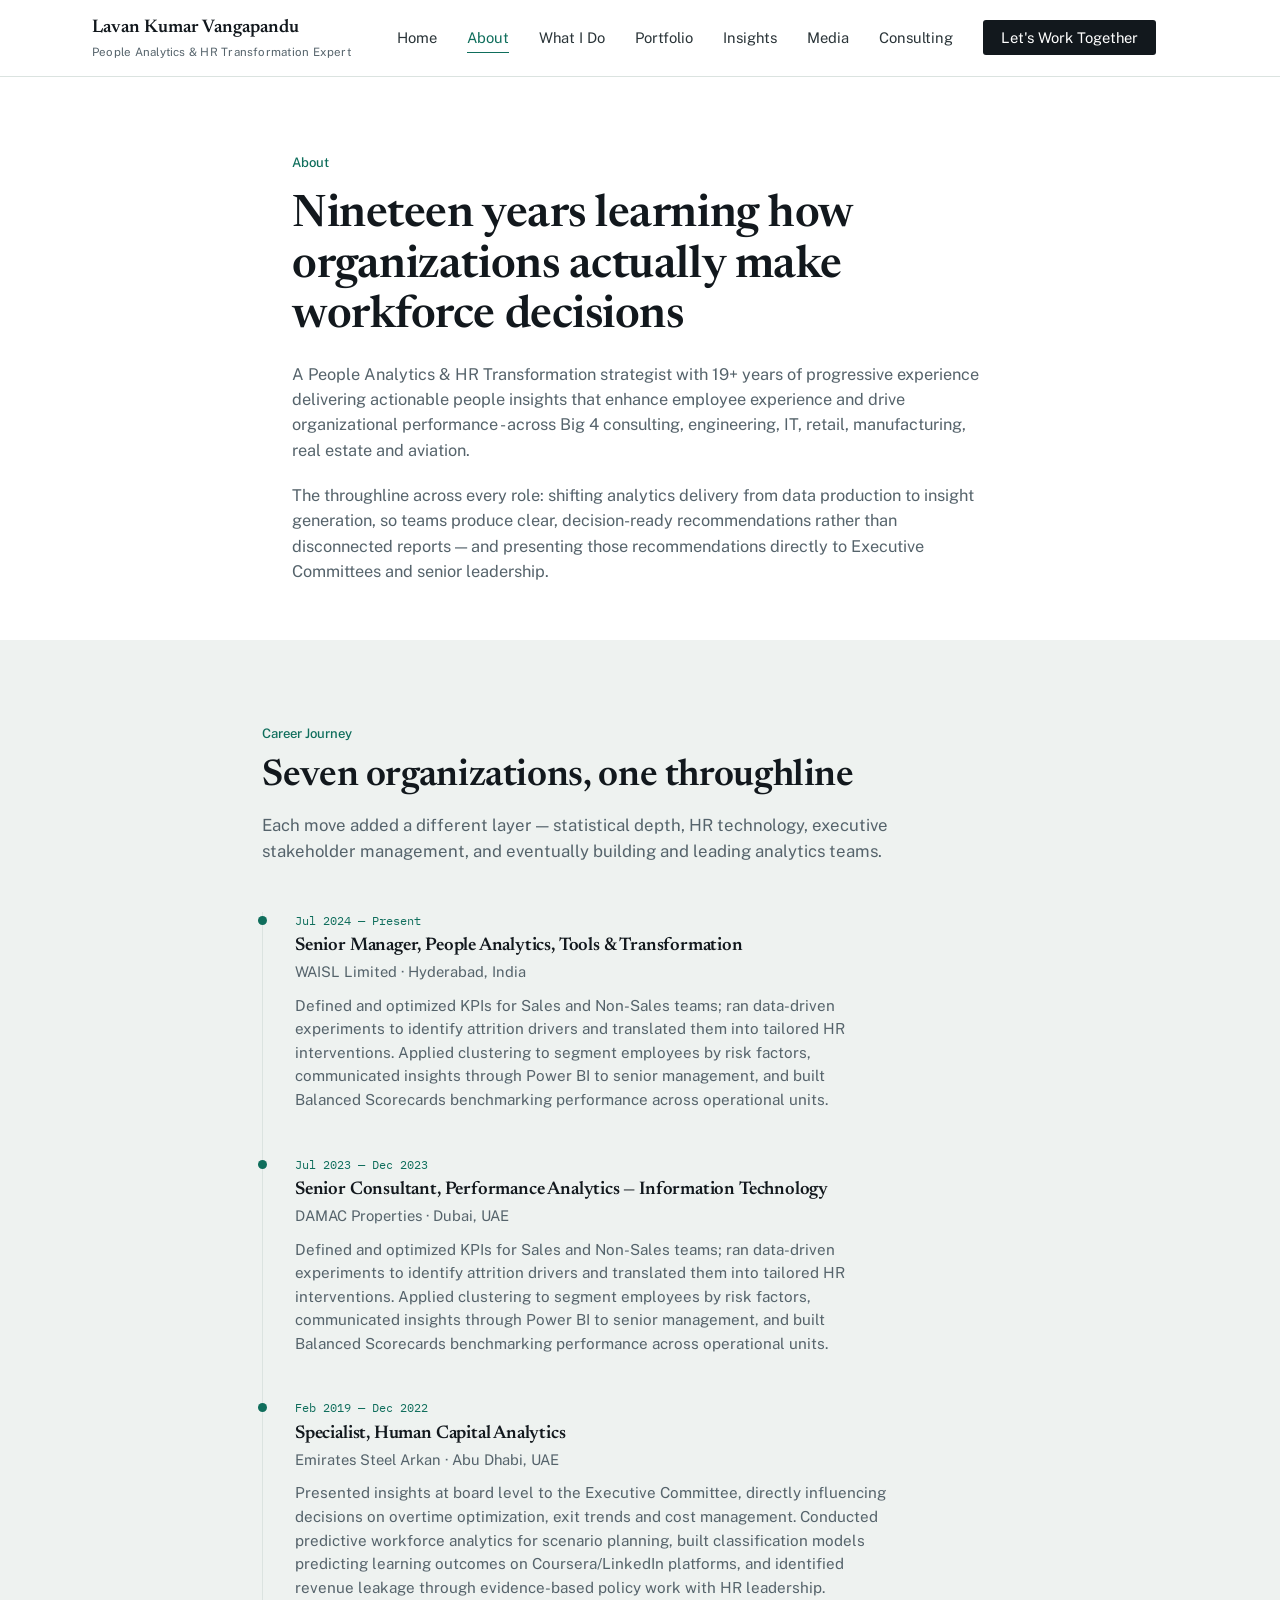
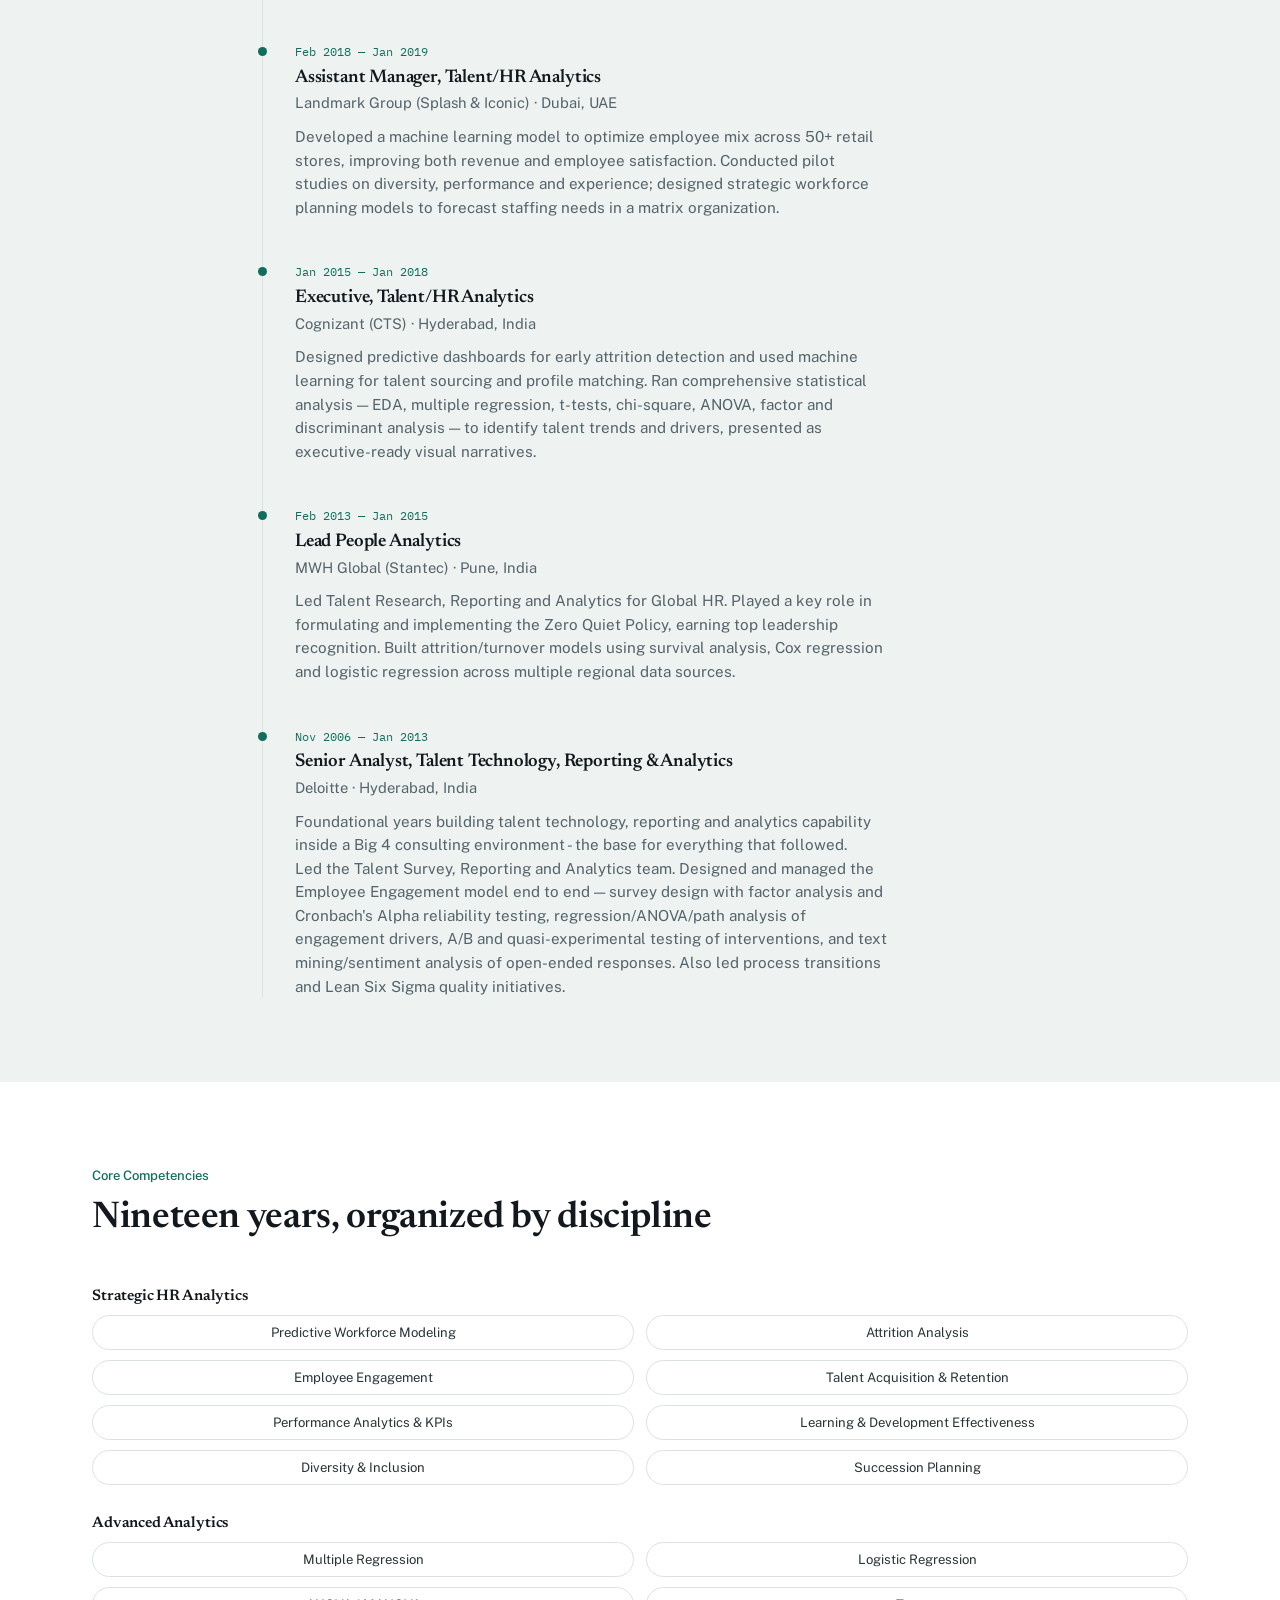
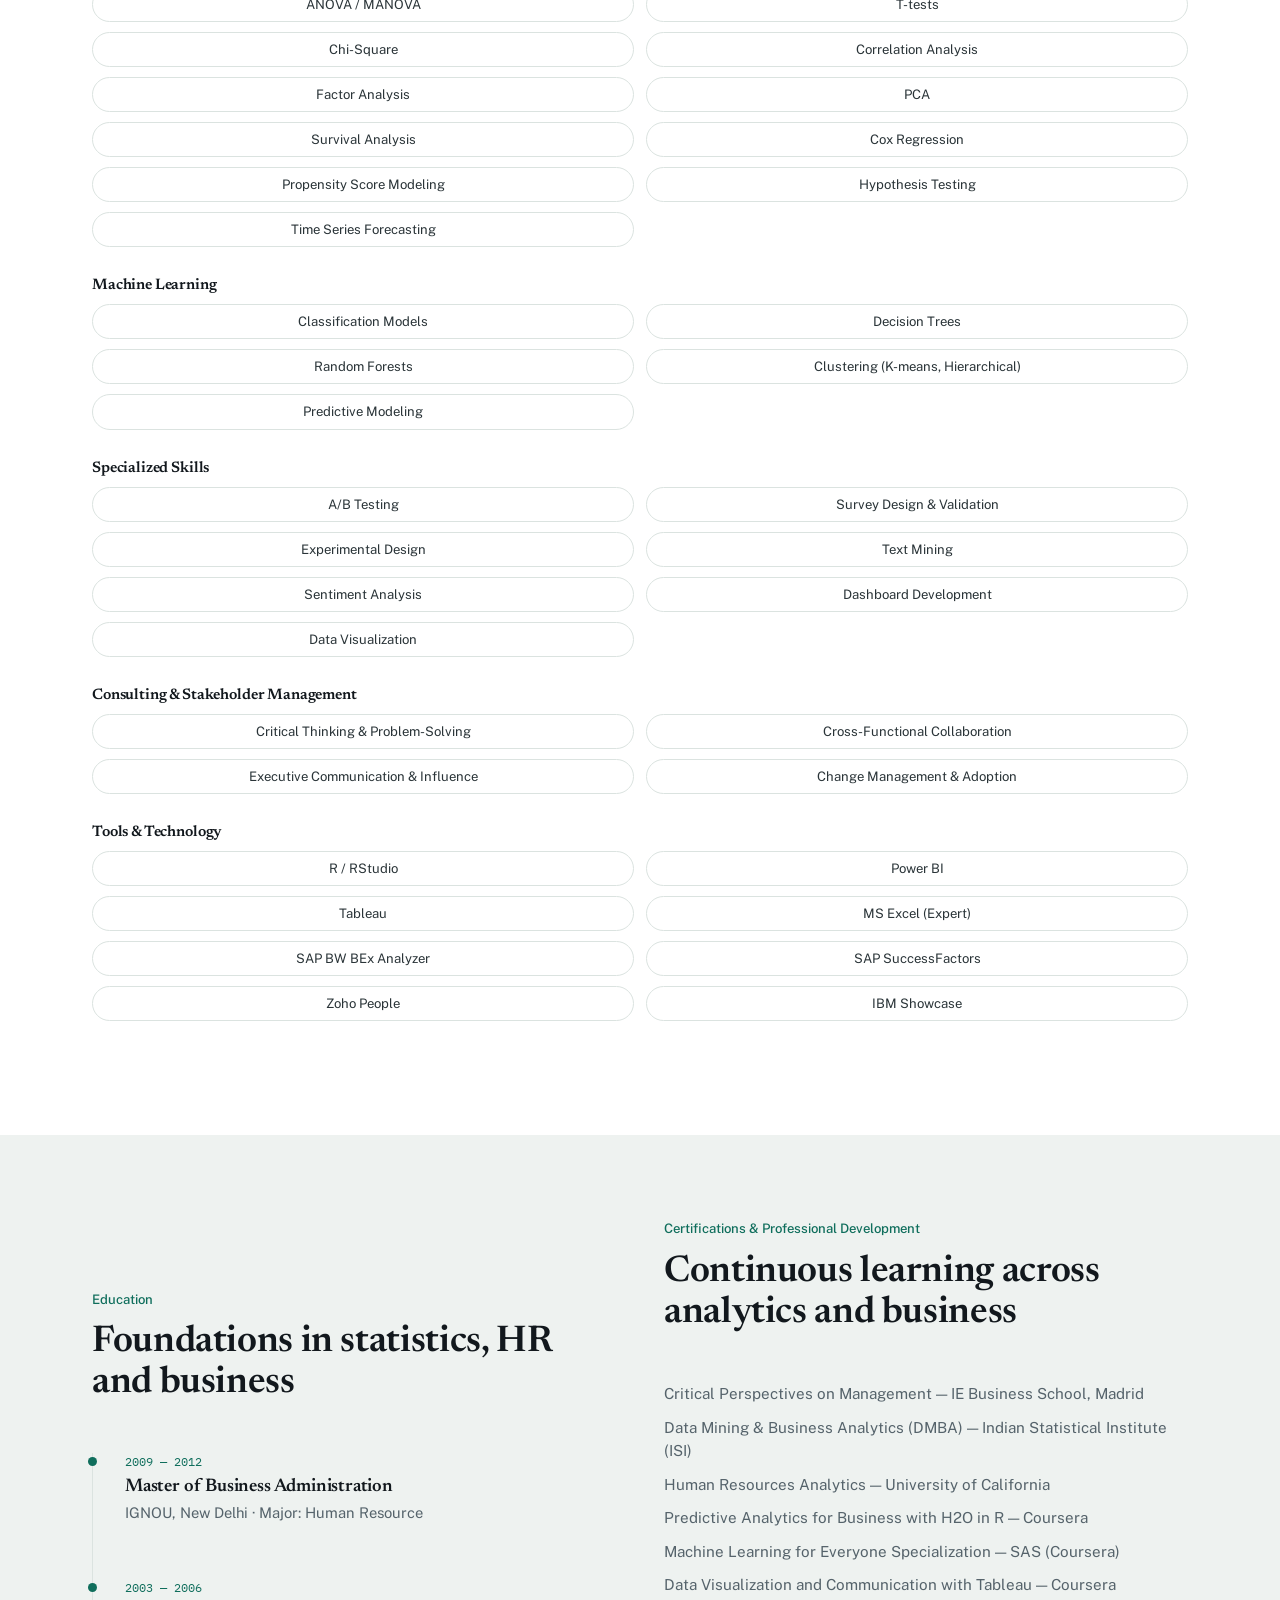
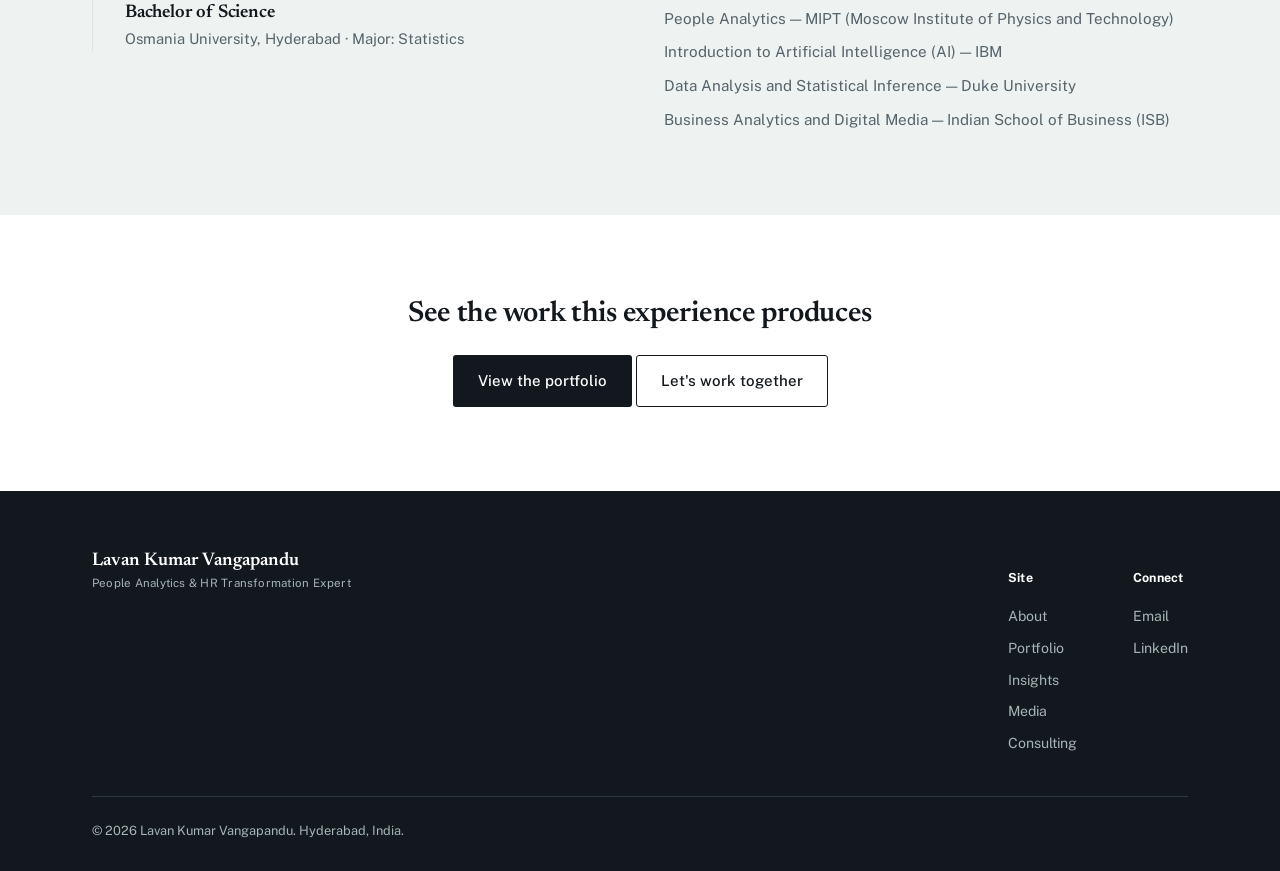
==== commit 13e6de5e: "Fix title formatting and update content in about.html" ====
--- a/about.html
+++ b/about.html
@@ -3,7 +3,7 @@
 <head>
 <meta charset="UTF-8">
 <meta name="viewport" content="width=device-width, initial-scale=1.0">
-<title>About — Lavan Kumar Vangapandu | People Analytics & HR Transformation Expert</title>
+<title>About - Lavan Kumar Vangapandu | People Analytics & HR Transformation Expert</title>
 <meta name="description" content="19+ years of People Analytics and HR Transformation experience across Deloitte, MWH Global/Stantec, Cognizant, Landmark Group, Emirates Steel Arkan, DAMAC Properties and WAISL.">
 <link rel="stylesheet" href="assets/css/style.css">
 </head>
@@ -40,7 +40,7 @@
       <div>
         <div class="eyebrow">About</div>
         <h1 style="font-size:clamp(2rem,4vw,2.8rem);">Nineteen years learning how organizations actually make workforce decisions</h1>
-        <p class="support" style="margin-top:20px; max-width:70ch;">A People Analytics &amp; HR Transformation strategist with 19+ years of progressive experience delivering actionable people insights that enhance employee experience and drive organizational performance — across Big 4 consulting, engineering, IT, retail, manufacturing, real estate and aviation.</p>
+        <p class="support" style="margin-top:20px; max-width:70ch;">A People Analytics &amp; HR Transformation strategist with 19+ years of progressive experience delivering actionable people insights that enhance employee experience and drive organizational performance - across Big 4 consulting, engineering, IT, retail, manufacturing, real estate and aviation.</p>
         <p class="support" style="max-width:70ch;">The throughline across every role: shifting analytics delivery from data production to insight generation, so teams produce clear, decision-ready recommendations rather than disconnected reports — and presenting those recommendations directly to Executive Committees and senior leadership.</p>
       </div>
     </div>
@@ -66,37 +66,38 @@
           <div class="when">Jul 2023 — Dec 2023</div>
           <h3>Senior Consultant, Performance Analytics — Information Technology</h3>
           <div class="org">DAMAC Properties · Dubai, UAE</div>
-          <p>Presented insights at board level to the Executive Committee, directly influencing decisions on overtime optimization, exit trends and cost management. Conducted predictive workforce analytics for scenario planning, built classification models predicting learning outcomes on Coursera/LinkedIn platforms, and identified revenue leakage through evidence-based policy work with HR leadership.</p>
-        </div>
+         <p>Defined and optimized KPIs for Sales and Non-Sales teams; ran data-driven experiments to identify attrition drivers and translated them into tailored HR interventions. Applied clustering to segment employees by risk factors, communicated insights through Power BI to senior management, and built Balanced Scorecards benchmarking performance across operational units.</p>
+         </div>
         <div class="journey-item">
           <div class="when">Feb 2019 — Dec 2022</div>
           <h3>Specialist, Human Capital Analytics</h3>
           <div class="org">Emirates Steel Arkan · Abu Dhabi, UAE</div>
-          <p>Developed a machine learning model to optimize employee mix across 50+ retail stores, improving both revenue and employee satisfaction. Conducted pilot studies on diversity, performance and experience; designed strategic workforce planning models to forecast staffing needs in a matrix organization.</p>
-        </div>
+          <p>Presented insights at board level to the Executive Committee, directly influencing decisions on overtime optimization, exit trends and cost management. Conducted predictive workforce analytics for scenario planning, built classification models predicting learning outcomes on Coursera/LinkedIn platforms, and identified revenue leakage through evidence-based policy work with HR leadership.</p>
+          </div>
         <div class="journey-item">
           <div class="when">Feb 2018 — Jan 2019</div>
           <h3>Assistant Manager, Talent/HR Analytics</h3>
           <div class="org">Landmark Group (Splash &amp; Iconic) · Dubai, UAE</div>
-          <p>Designed predictive dashboards for early attrition detection and used machine learning for talent sourcing and profile matching. Ran comprehensive statistical analysis — EDA, multiple regression, t-tests, chi-square, ANOVA, factor and discriminant analysis — to identify talent trends and drivers, presented as executive-ready visual narratives.</p>
-        </div>
+          <p>Developed a machine learning model to optimize employee mix across 50+ retail stores, improving both revenue and employee satisfaction. Conducted pilot studies on diversity, performance and experience; designed strategic workforce planning models to forecast staffing needs in a matrix organization.</p>
+          </div>
         <div class="journey-item">
           <div class="when">Jan 2015 — Jan 2018</div>
           <h3>Executive, Talent/HR Analytics</h3>
           <div class="org">Cognizant (CTS) · Hyderabad, India</div>
-          <p>Led Talent Research, Reporting and Analytics for Global HR. Played a key role in formulating and implementing the Zero Quiet Policy, earning top leadership recognition. Built attrition/turnover models using survival analysis, Cox regression and logistic regression across multiple regional data sources.</p>
-        </div>
+          <p>Designed predictive dashboards for early attrition detection and used machine learning for talent sourcing and profile matching. Ran comprehensive statistical analysis — EDA, multiple regression, t-tests, chi-square, ANOVA, factor and discriminant analysis — to identify talent trends and drivers, presented as executive-ready visual narratives.</p>
+          </div>
         <div class="journey-item">
           <div class="when">Feb 2013 — Jan 2015</div>
           <h3>Lead People Analytics</h3>
           <div class="org">MWH Global (Stantec) · Pune, India</div>
-          <p>Led the Talent Survey, Reporting and Analytics team. Designed and managed the Employee Engagement model end to end — survey design with factor analysis and Cronbach's Alpha reliability testing, regression/ANOVA/path analysis of engagement drivers, A/B and quasi-experimental testing of interventions, and text mining/sentiment analysis of open-ended responses. Also led process transitions and Lean Six Sigma quality initiatives.</p>
-        </div>
+          <p>Led Talent Research, Reporting and Analytics for Global HR. Played a key role in formulating and implementing the Zero Quiet Policy, earning top leadership recognition. Built attrition/turnover models using survival analysis, Cox regression and logistic regression across multiple regional data sources.</p>
+          </div>
         <div class="journey-item">
           <div class="when">Nov 2006 — Jan 2013</div>
           <h3>Senior Analyst, Talent Technology, Reporting &amp; Analytics</h3>
           <div class="org">Deloitte · Hyderabad, India</div>
-          <p>Foundational years building talent technology, reporting and analytics capability inside a Big 4 consulting environment — the base for everything that followed.</p>
+          <p>Foundational years building talent technology, reporting and analytics capability inside a Big 4 consulting environment - the base for everything that followed.</p>
+          <p>Led the Talent Survey, Reporting and Analytics team. Designed and managed the Employee Engagement model end to end — survey design with factor analysis and Cronbach's Alpha reliability testing, regression/ANOVA/path analysis of engagement drivers, A/B and quasi-experimental testing of interventions, and text mining/sentiment analysis of open-ended responses. Also led process transitions and Lean Six Sigma quality initiatives.</p>
         </div>
       </div>
     </div>
--- a/assets/css/style.css
+++ b/assets/css/style.css
@@ -202,8 +202,25 @@
 /* ---------------- Competency bars / lists ---------------- */
 .comp-block{ margin-bottom: 30px; }
 .comp-block h4{ font-size:0.95rem; margin-bottom:10px; color:var(--ink); }
-.pill-row{ display:flex; flex-wrap:wrap; gap:8px; }
-.pill{ font-size:0.82rem; padding:6px 12px; background:var(--white); border:1px solid var(--line); border-radius: 20px; color:var(--ink-soft); }
+.pill-row{
+  display:grid;
+  grid-template-columns: 1fr 1fr;  /* two even columns instead of ragged flex-wrap */
+  gap:10px 12px;
+}
+.pill{
+  font-size:0.82rem;
+  padding:8px 14px;
+  background:var(--white);
+  border:1px solid var(--line);
+  border-radius: 20px;
+  color:var(--ink-soft);
+  line-height:1.3;
+  text-align:center;
+  white-space:normal;      /* allow wrapping inside the fixed column width */
+}
+@media (max-width: 560px){
+  .pill-row{ grid-template-columns: 1fr; }
+}
 
 /* ---------------- Engagement models ---------------- */
 .engage-grid{ display:grid; grid-template-columns: repeat(3,1fr); gap:1px; background:var(--line); border:1px solid var(--line); }
@@ -291,9 +308,22 @@
 /* ---------------- Misc ---------------- */
 .arrow-link::after{ content:'\2192'; margin-left:6px; }
 .badge-demo{ display:inline-block; font-family:var(--font-mono); font-size:0.68rem; padding:4px 10px; border:1px solid var(--amber); color: var(--amber); border-radius:2px; }
-.two-col{ display:grid; grid-template-columns:1fr 1fr; gap:48px; }
+.two-col{
+  display:grid;
+  grid-template-columns:1fr 1fr;
+  gap:48px;
+  align-items:center;   /* vertically centers the quote-block against the left column */
+}
 @media (max-width:880px){ .two-col{ grid-template-columns:1fr; } }
-.quote-block{ font-family: var(--font-display); font-size:1.5rem; line-height:1.4; color:var(--ink); max-width:24ch; }
+.quote-block{
+  font-family: var(--font-display);
+  font-size:1.65rem;
+  line-height:1.45;
+  color:var(--ink);
+  max-width:34ch;
+  padding-left:12px;
+  border-left:2px solid var(--line);
+}
 .breadcrumb{ font-size:0.85rem; color:var(--slate-on-dark); margin-bottom:20px; }
 .breadcrumb a{ color: var(--slate-on-dark); border-bottom:1px solid transparent; }
 .breadcrumb a:hover{ border-bottom-color: currentColor; }
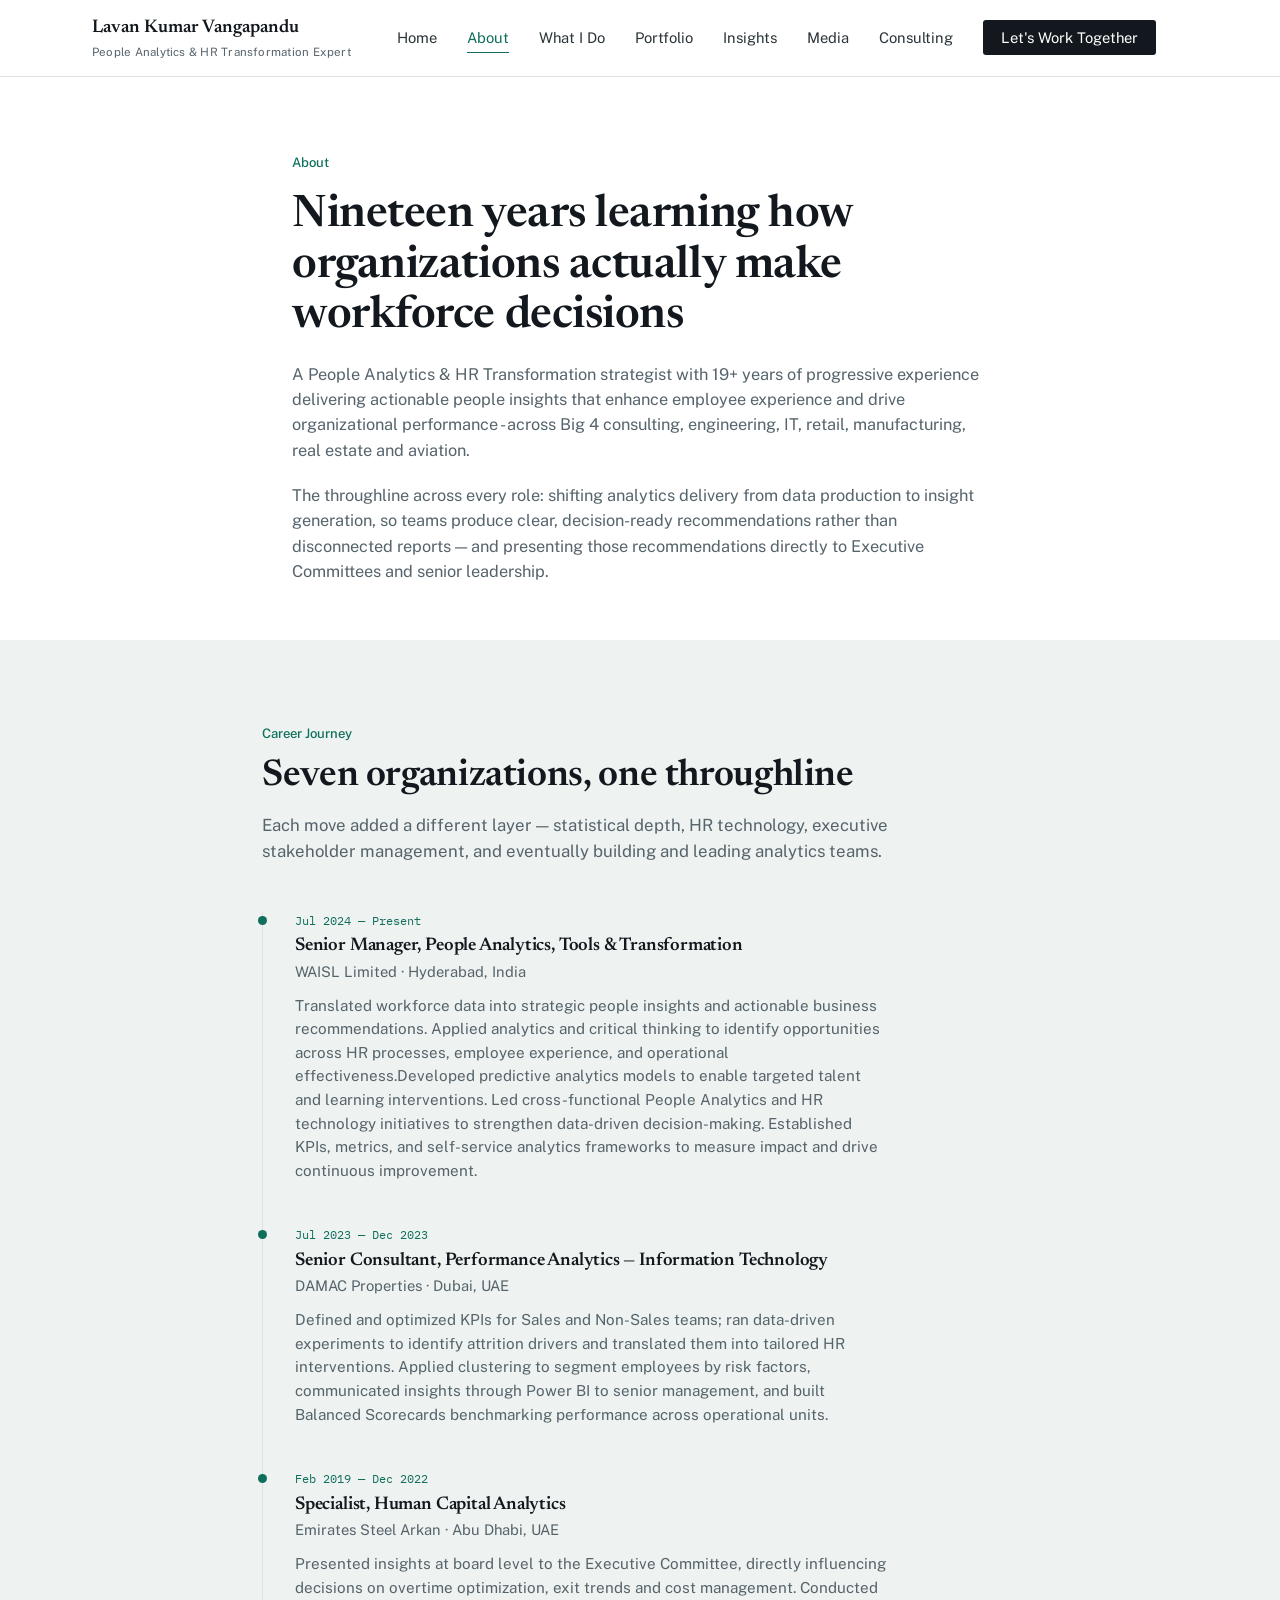
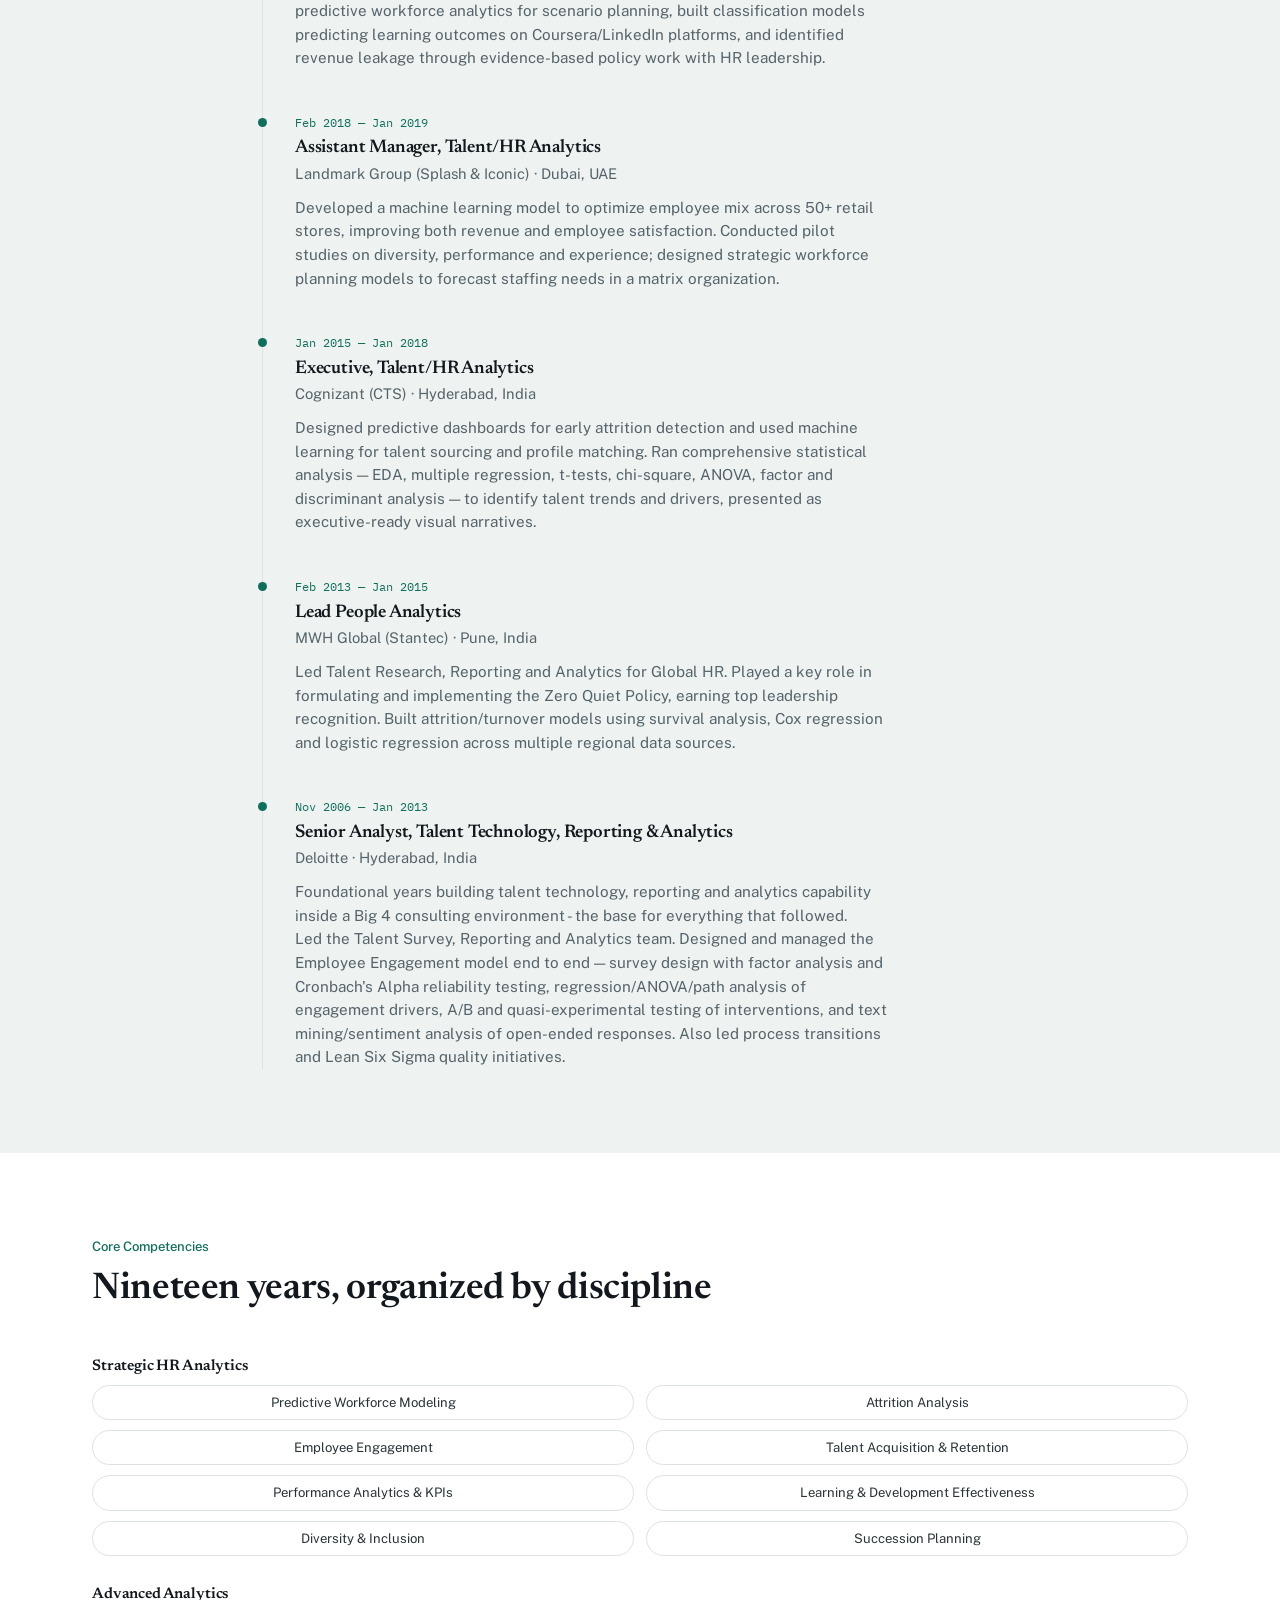
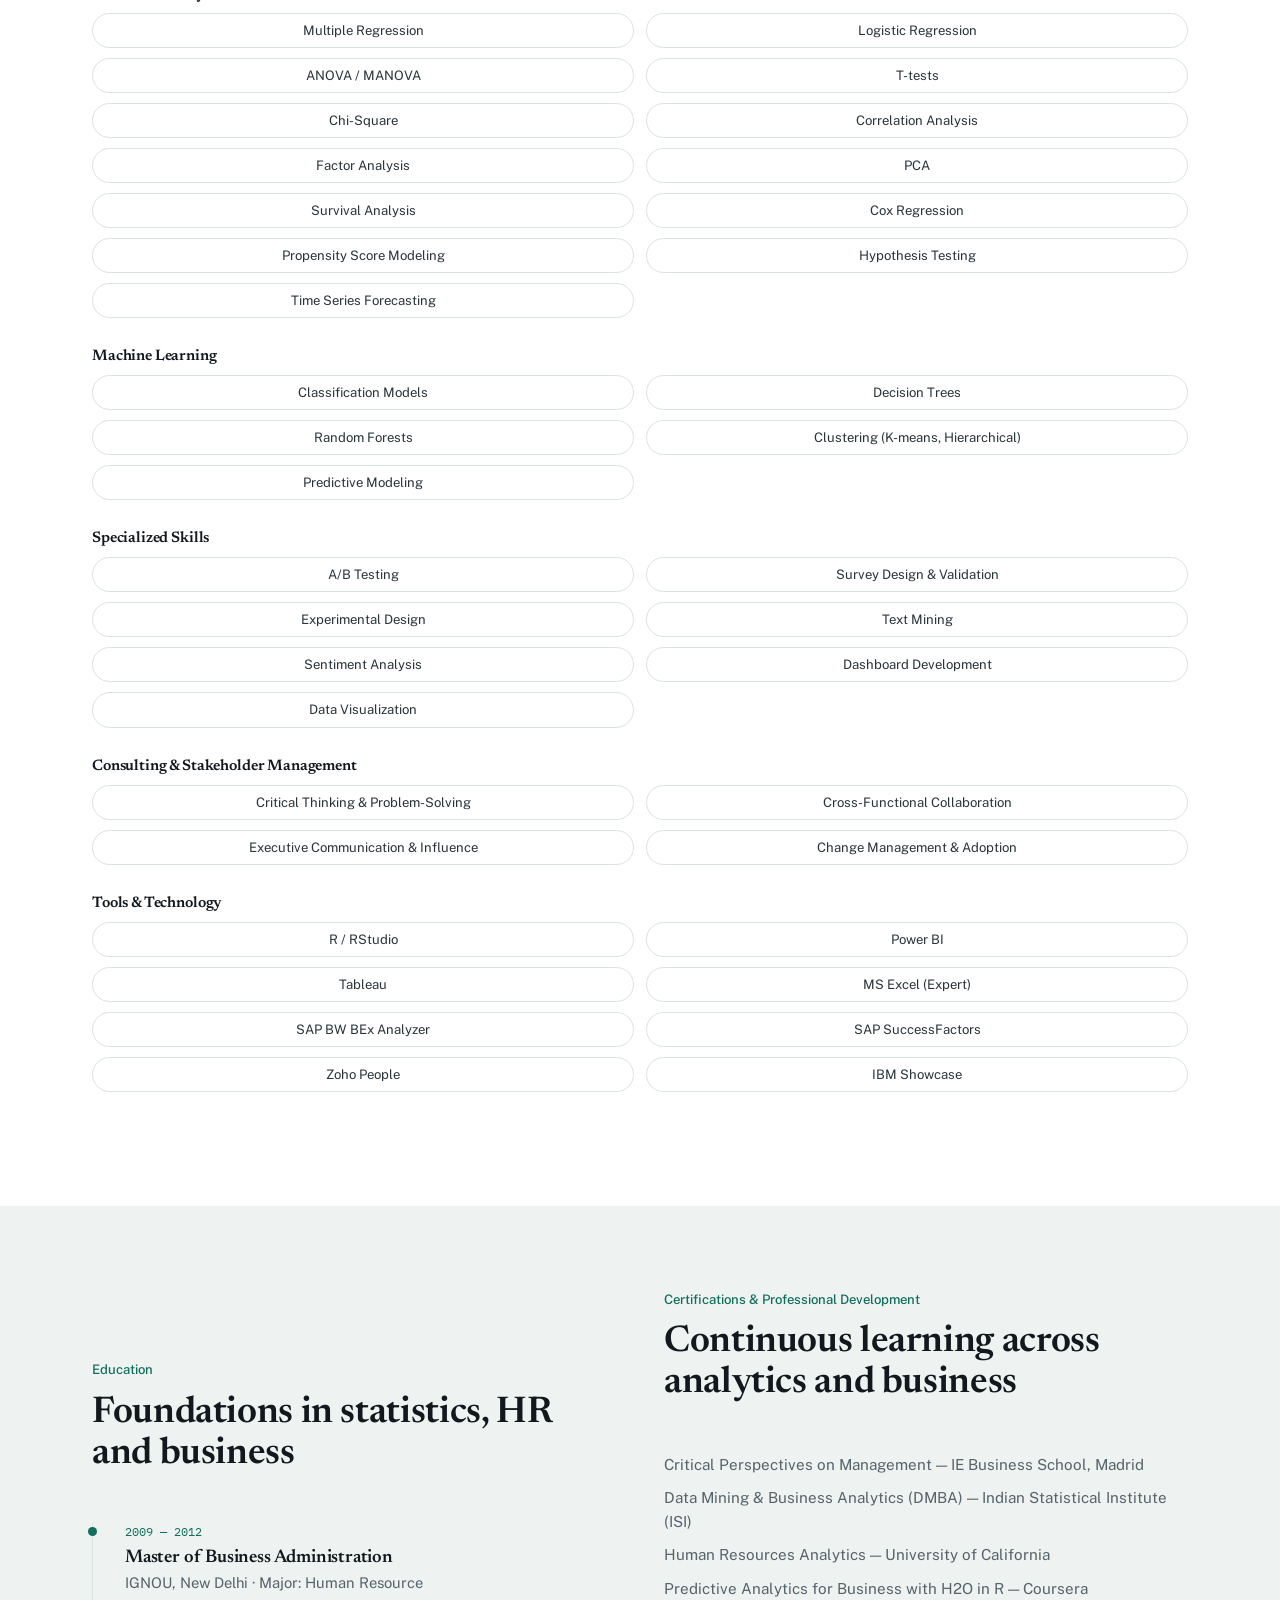
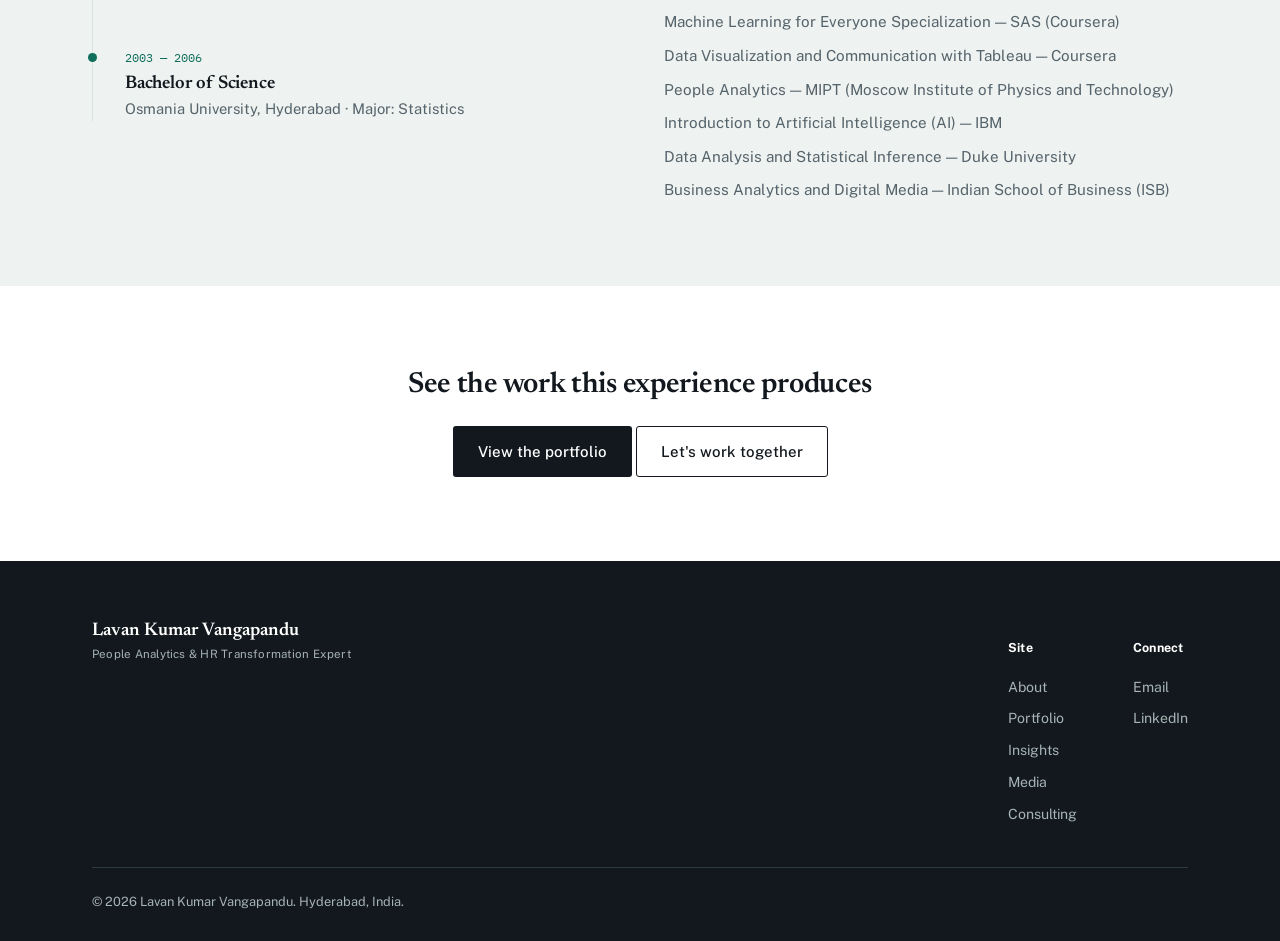
==== commit 87328203: "Update about.html" ====
--- a/about.html
+++ b/about.html
@@ -60,7 +60,7 @@
           <div class="when">Jul 2024 — Present</div>
           <h3>Senior Manager, People Analytics, Tools &amp; Transformation</h3>
           <div class="org">WAISL Limited · Hyderabad, India</div>
-          <p>Defined and optimized KPIs for Sales and Non-Sales teams; ran data-driven experiments to identify attrition drivers and translated them into tailored HR interventions. Applied clustering to segment employees by risk factors, communicated insights through Power BI to senior management, and built Balanced Scorecards benchmarking performance across operational units.</p>
+          <p>Translated workforce data into strategic people insights and actionable business recommendations. Applied analytics and critical thinking to identify opportunities across HR processes, employee experience, and operational effectiveness.Developed predictive analytics models to enable targeted talent and learning interventions. Led cross-functional People Analytics and HR technology initiatives to strengthen data-driven decision-making. Established KPIs, metrics, and self-service analytics frameworks to measure impact and drive continuous improvement.</p>
         </div>
         <div class="journey-item">
           <div class="when">Jul 2023 — Dec 2023</div>
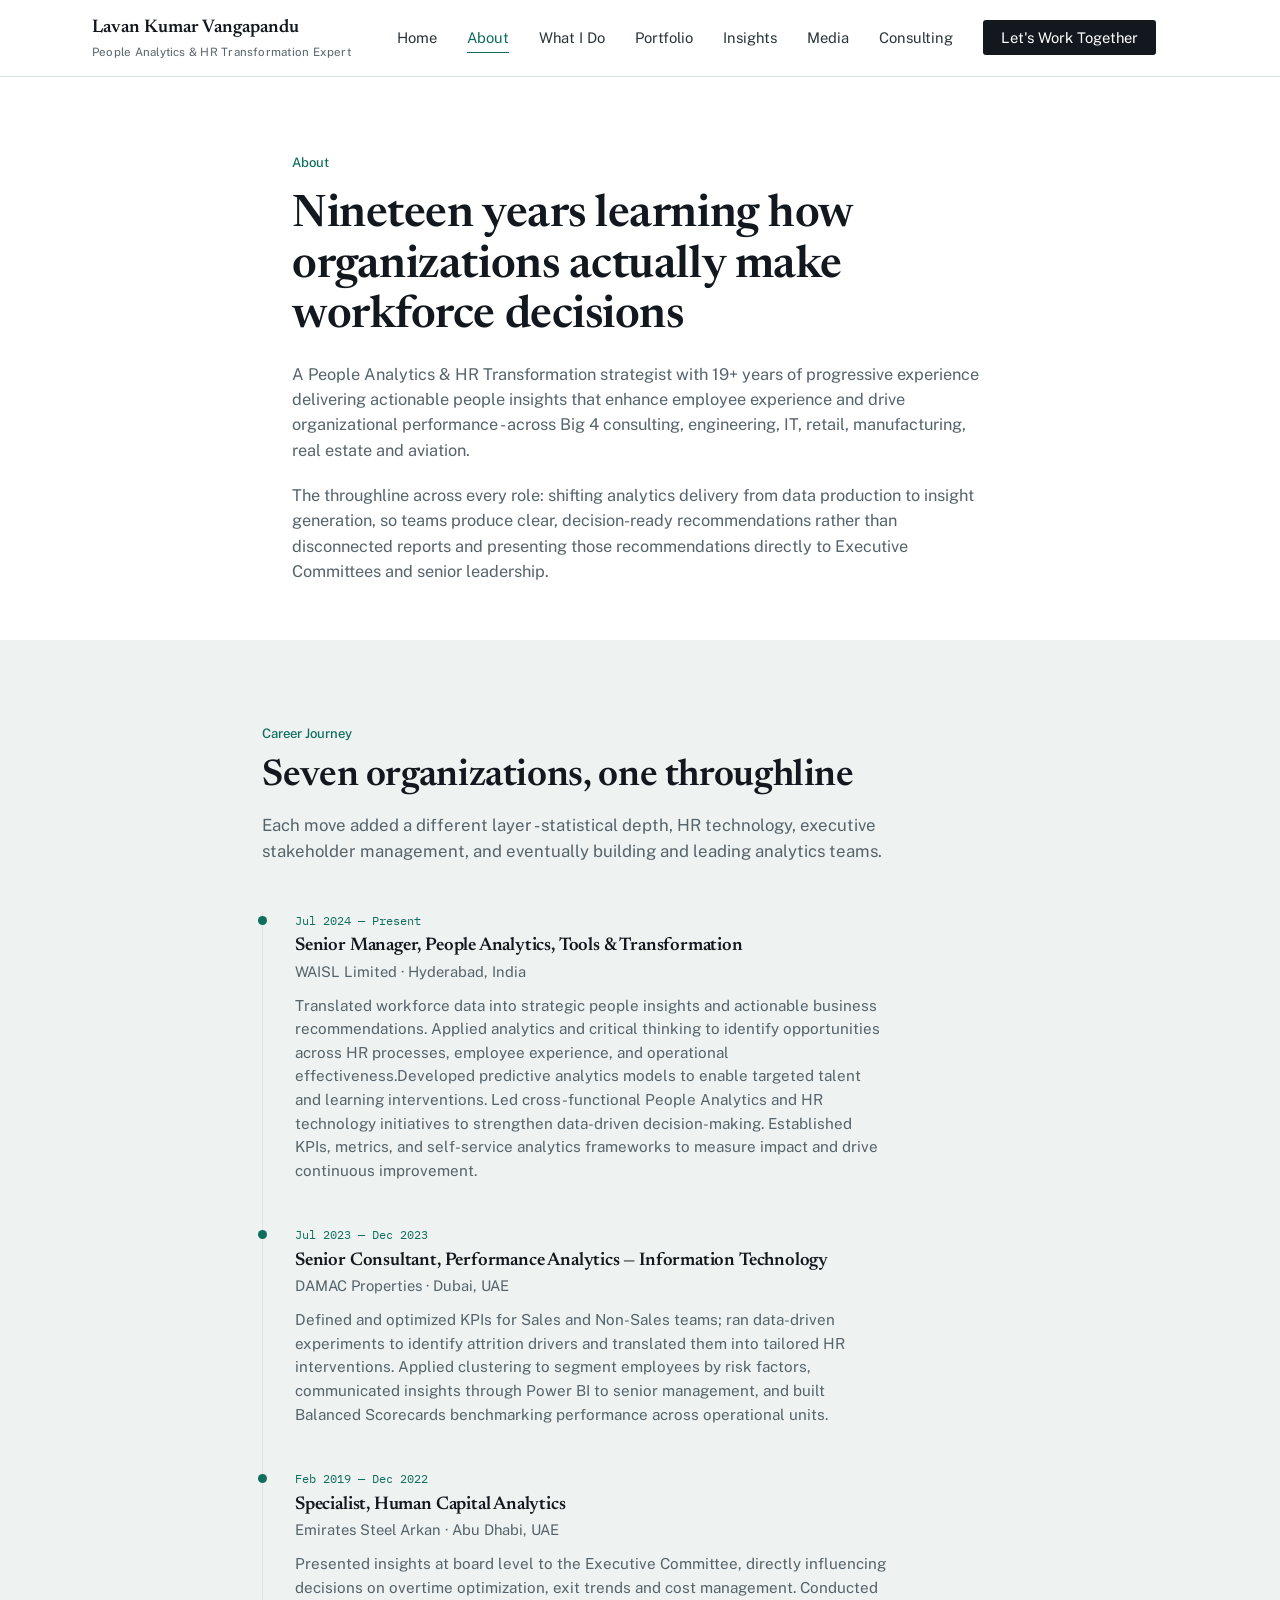
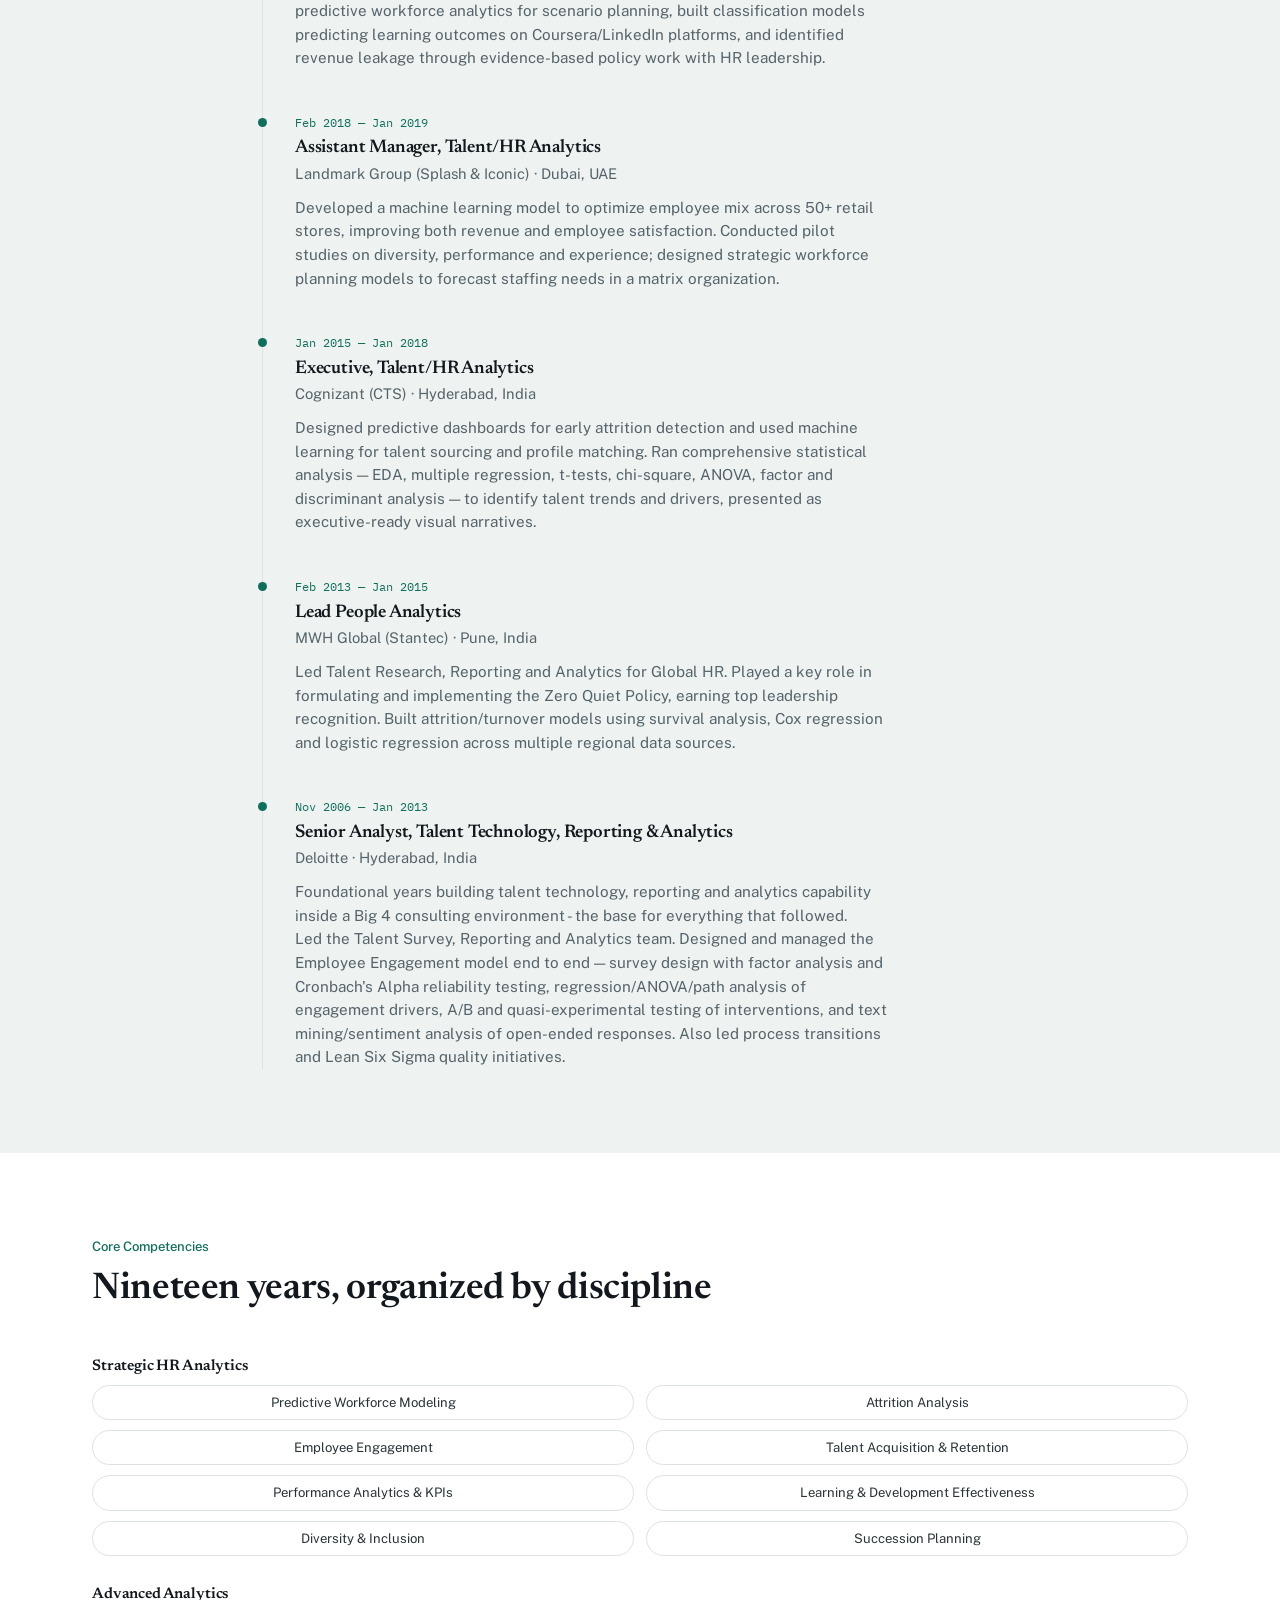
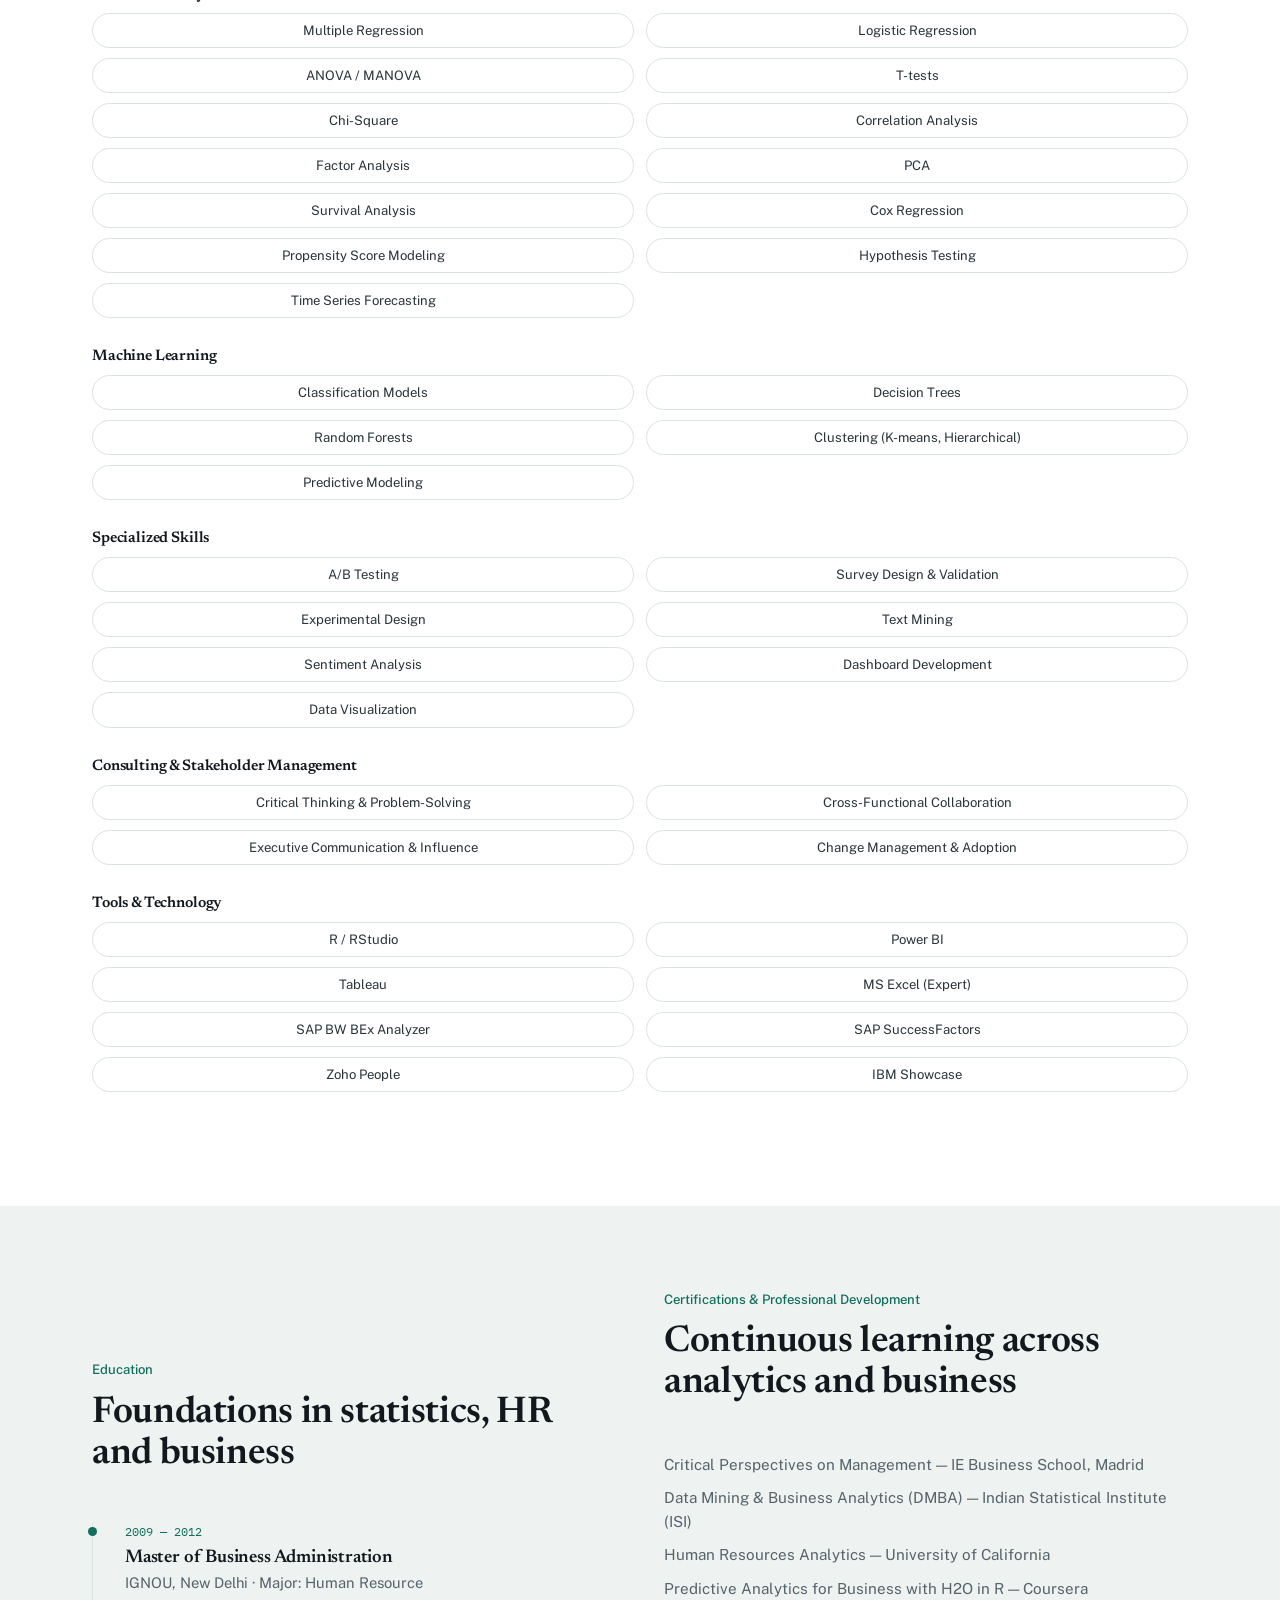
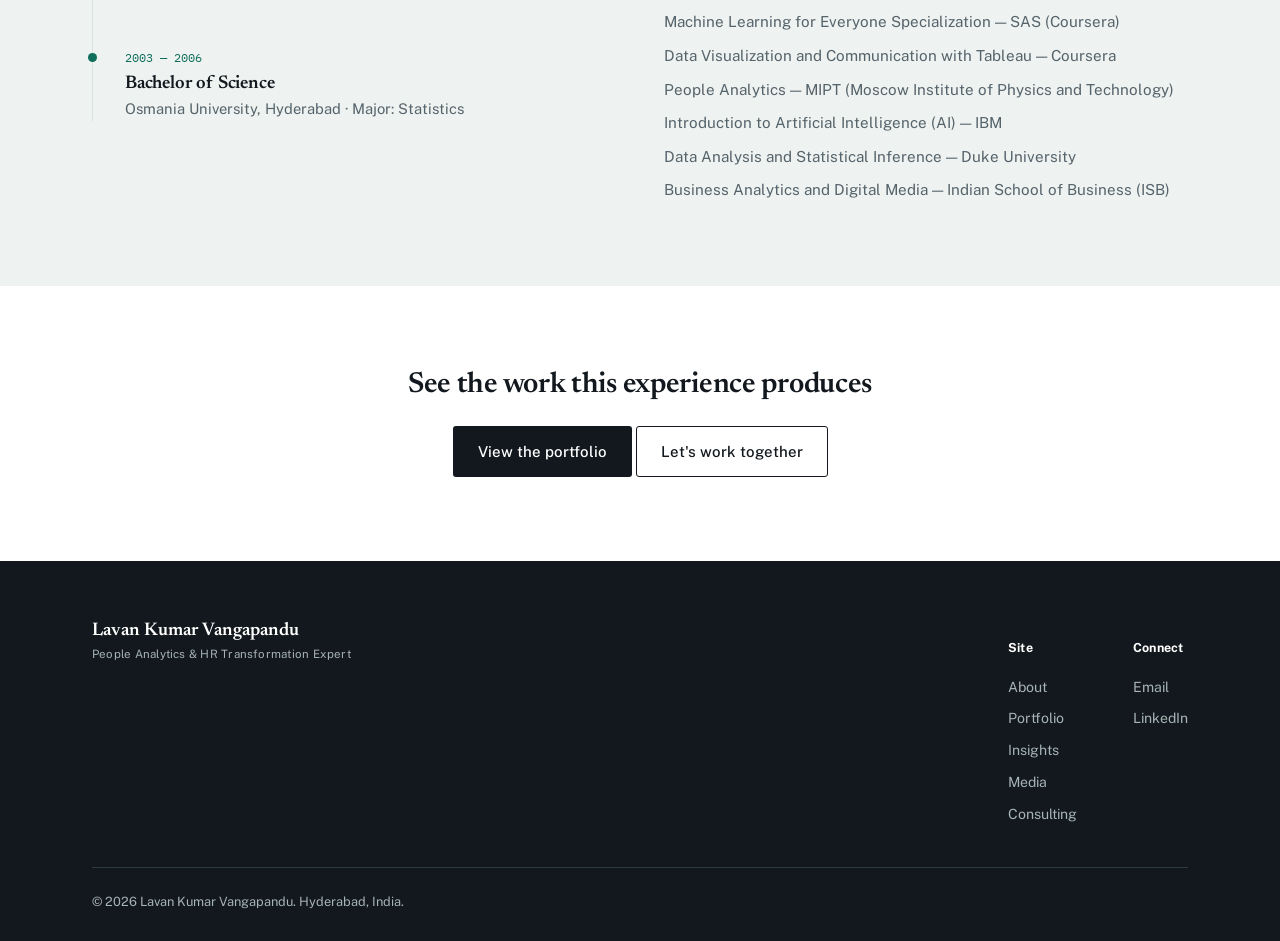
==== commit 0564b30e: "Update about.html" ====
--- a/about.html
+++ b/about.html
@@ -41,7 +41,7 @@
         <div class="eyebrow">About</div>
         <h1 style="font-size:clamp(2rem,4vw,2.8rem);">Nineteen years learning how organizations actually make workforce decisions</h1>
         <p class="support" style="margin-top:20px; max-width:70ch;">A People Analytics &amp; HR Transformation strategist with 19+ years of progressive experience delivering actionable people insights that enhance employee experience and drive organizational performance - across Big 4 consulting, engineering, IT, retail, manufacturing, real estate and aviation.</p>
-        <p class="support" style="max-width:70ch;">The throughline across every role: shifting analytics delivery from data production to insight generation, so teams produce clear, decision-ready recommendations rather than disconnected reports — and presenting those recommendations directly to Executive Committees and senior leadership.</p>
+        <p class="support" style="max-width:70ch;">The throughline across every role: shifting analytics delivery from data production to insight generation, so teams produce clear, decision-ready recommendations rather than disconnected reports and presenting those recommendations directly to Executive Committees and senior leadership.</p>
       </div>
     </div>
   </section>
@@ -52,7 +52,7 @@
       <div class="section-head">
         <div class="eyebrow">Career Journey</div>
         <h2>Seven organizations, one throughline</h2>
-        <p>Each move added a different layer — statistical depth, HR technology, executive stakeholder management, and eventually building and leading analytics teams.</p>
+        <p>Each move added a different layer - statistical depth, HR technology, executive stakeholder management, and eventually building and leading analytics teams.</p>
       </div>
 
       <div class="journey">
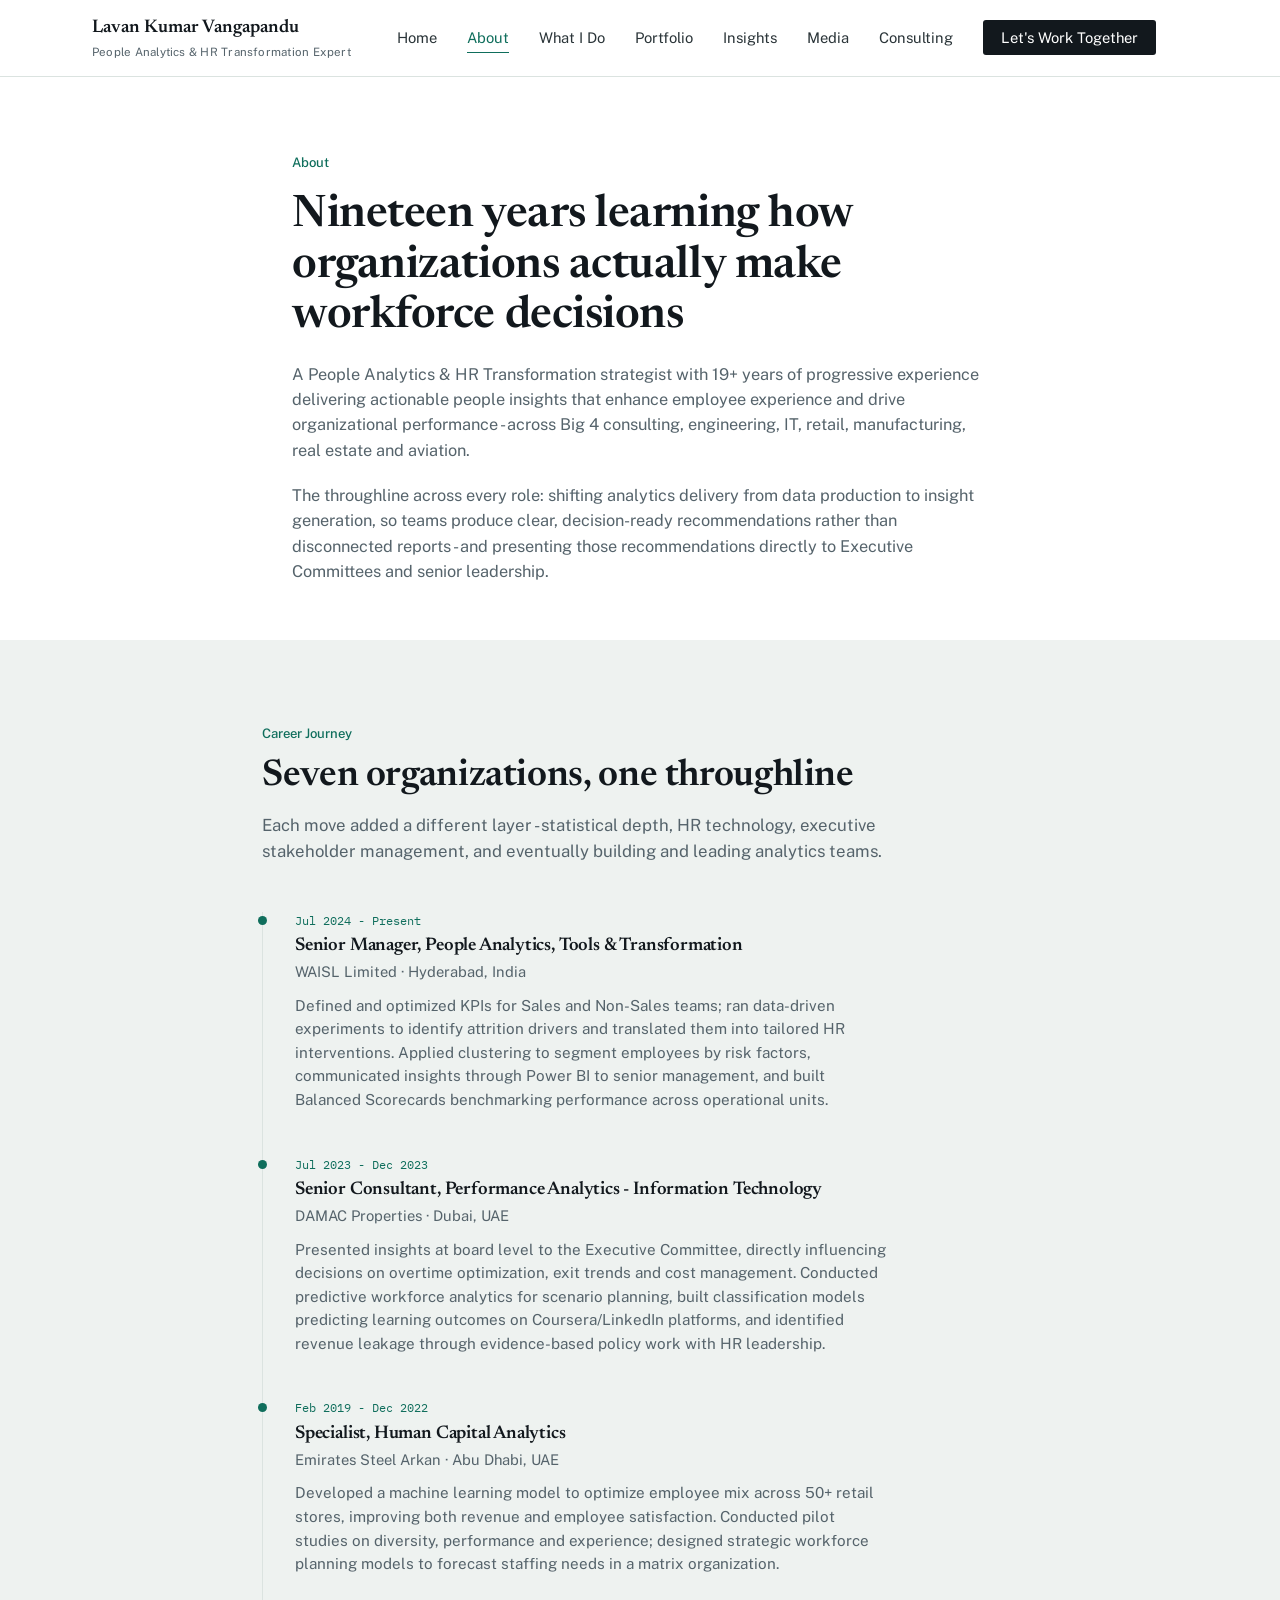
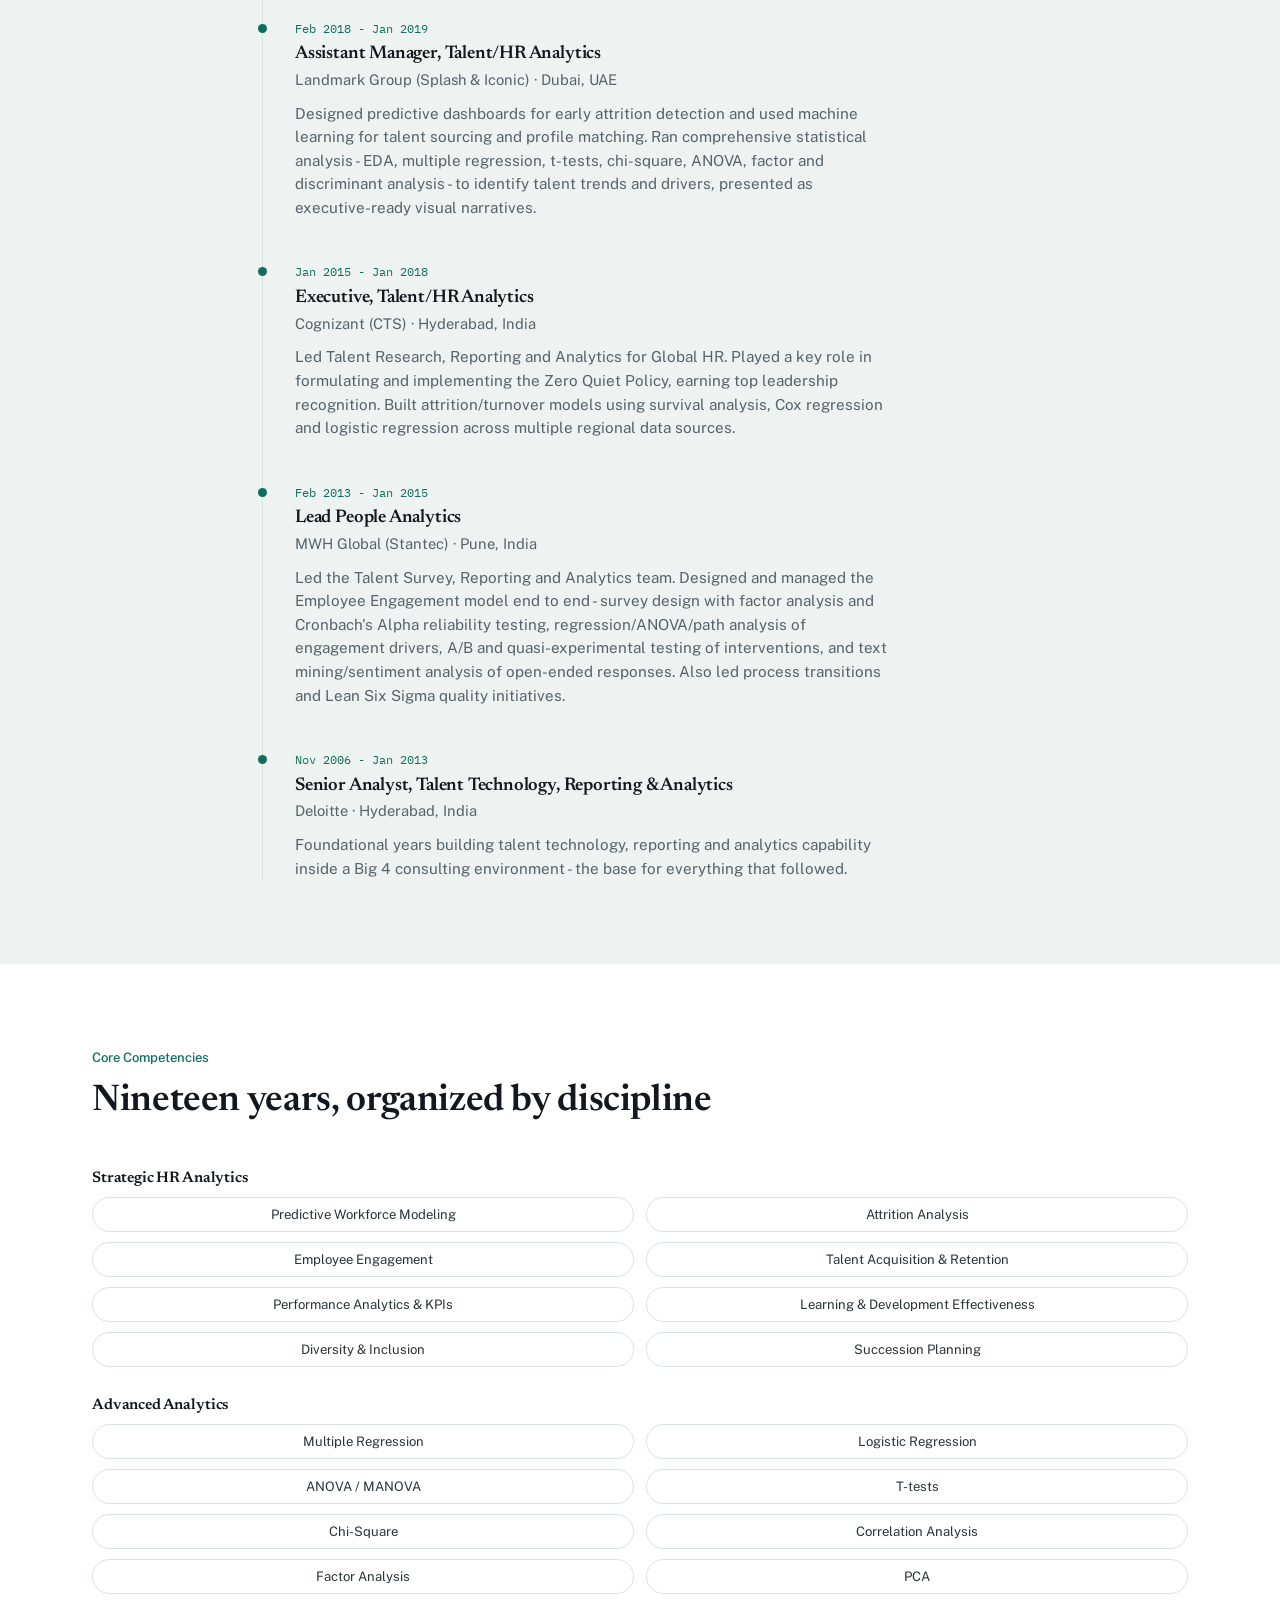
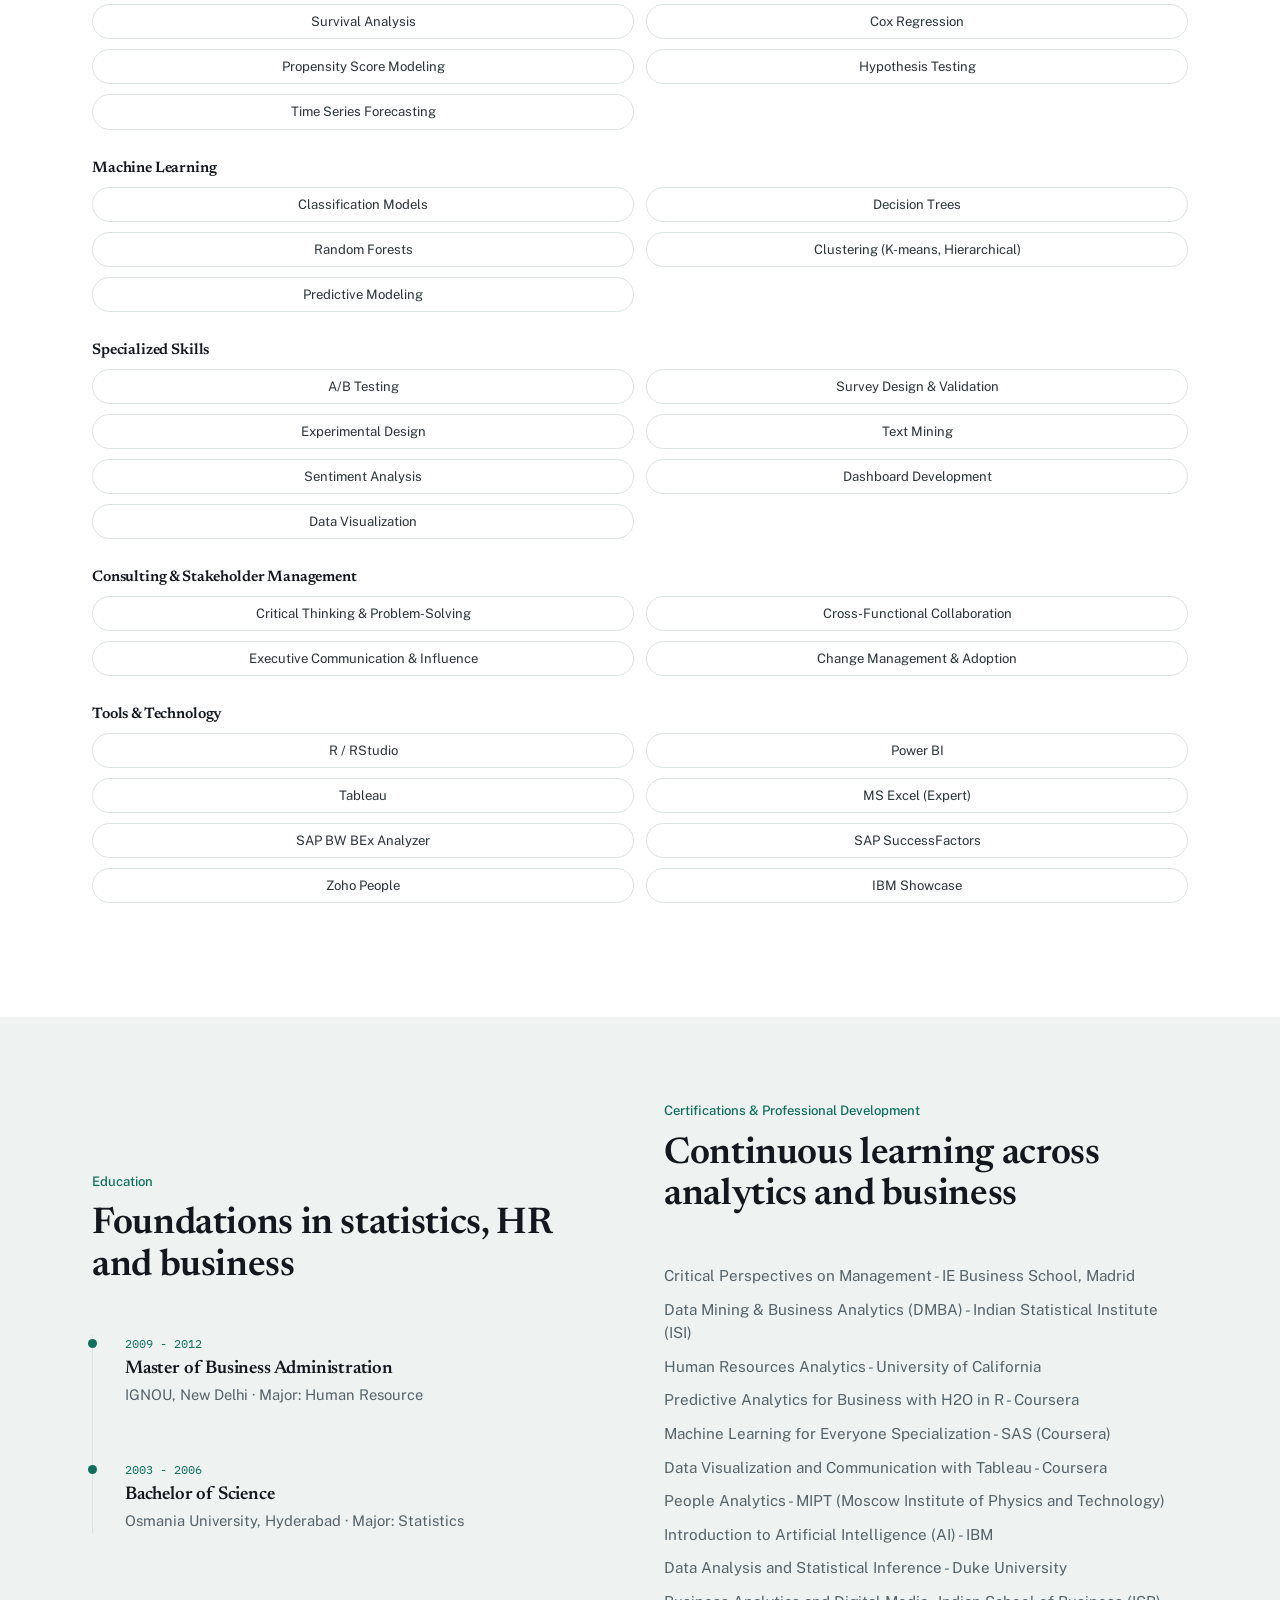
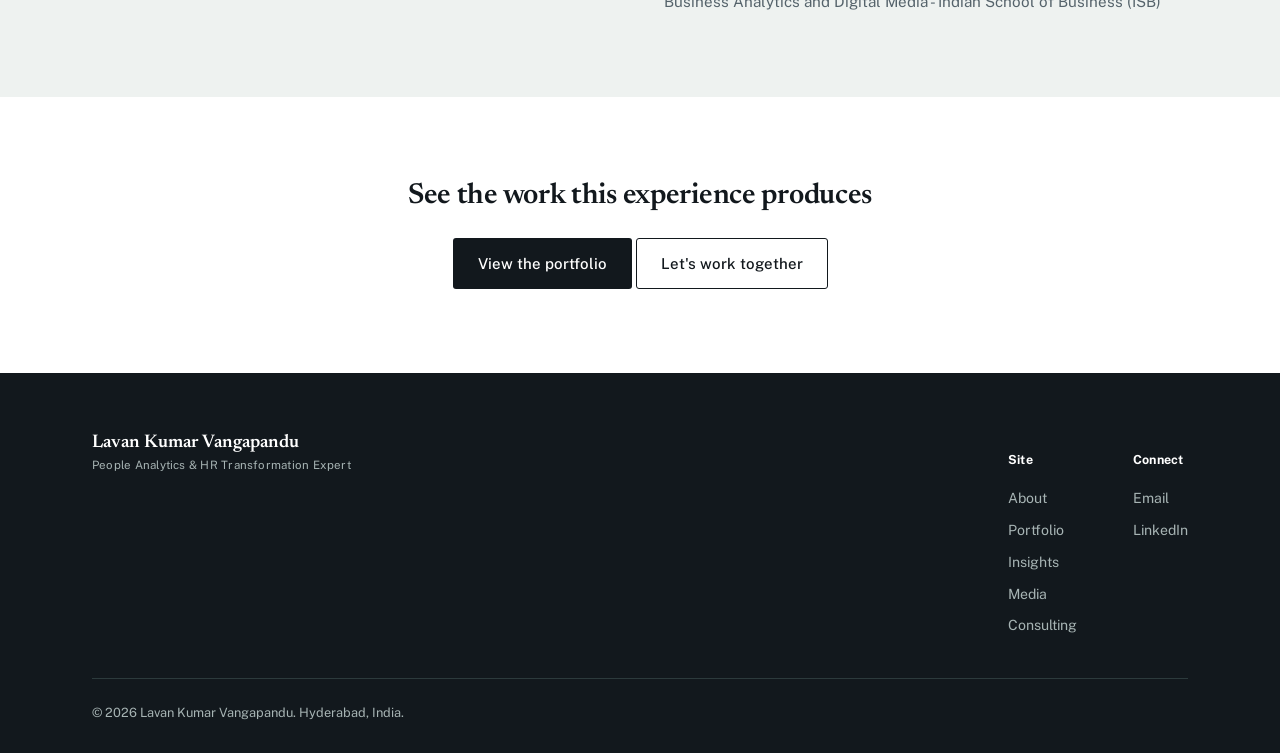
==== commit a70fc4c5: "Add files via upload" ====
--- a/about.html
+++ b/about.html
@@ -41,7 +41,7 @@
         <div class="eyebrow">About</div>
         <h1 style="font-size:clamp(2rem,4vw,2.8rem);">Nineteen years learning how organizations actually make workforce decisions</h1>
         <p class="support" style="margin-top:20px; max-width:70ch;">A People Analytics &amp; HR Transformation strategist with 19+ years of progressive experience delivering actionable people insights that enhance employee experience and drive organizational performance - across Big 4 consulting, engineering, IT, retail, manufacturing, real estate and aviation.</p>
-        <p class="support" style="max-width:70ch;">The throughline across every role: shifting analytics delivery from data production to insight generation, so teams produce clear, decision-ready recommendations rather than disconnected reports and presenting those recommendations directly to Executive Committees and senior leadership.</p>
+        <p class="support" style="max-width:70ch;">The throughline across every role: shifting analytics delivery from data production to insight generation, so teams produce clear, decision-ready recommendations rather than disconnected reports - and presenting those recommendations directly to Executive Committees and senior leadership.</p>
       </div>
     </div>
   </section>
@@ -57,47 +57,46 @@
 
       <div class="journey">
         <div class="journey-item">
-          <div class="when">Jul 2024 — Present</div>
+          <div class="when">Jul 2024 - Present</div>
           <h3>Senior Manager, People Analytics, Tools &amp; Transformation</h3>
           <div class="org">WAISL Limited · Hyderabad, India</div>
-          <p>Translated workforce data into strategic people insights and actionable business recommendations. Applied analytics and critical thinking to identify opportunities across HR processes, employee experience, and operational effectiveness.Developed predictive analytics models to enable targeted talent and learning interventions. Led cross-functional People Analytics and HR technology initiatives to strengthen data-driven decision-making. Established KPIs, metrics, and self-service analytics frameworks to measure impact and drive continuous improvement.</p>
-        </div>
-        <div class="journey-item">
-          <div class="when">Jul 2023 — Dec 2023</div>
-          <h3>Senior Consultant, Performance Analytics — Information Technology</h3>
+          <p>Defined and optimized KPIs for Sales and Non-Sales teams; ran data-driven experiments to identify attrition drivers and translated them into tailored HR interventions. Applied clustering to segment employees by risk factors, communicated insights through Power BI to senior management, and built Balanced Scorecards benchmarking performance across operational units.</p>
+        </div>
+        <div class="journey-item">
+          <div class="when">Jul 2023 - Dec 2023</div>
+          <h3>Senior Consultant, Performance Analytics - Information Technology</h3>
           <div class="org">DAMAC Properties · Dubai, UAE</div>
-         <p>Defined and optimized KPIs for Sales and Non-Sales teams; ran data-driven experiments to identify attrition drivers and translated them into tailored HR interventions. Applied clustering to segment employees by risk factors, communicated insights through Power BI to senior management, and built Balanced Scorecards benchmarking performance across operational units.</p>
-         </div>
-        <div class="journey-item">
-          <div class="when">Feb 2019 — Dec 2022</div>
+          <p>Presented insights at board level to the Executive Committee, directly influencing decisions on overtime optimization, exit trends and cost management. Conducted predictive workforce analytics for scenario planning, built classification models predicting learning outcomes on Coursera/LinkedIn platforms, and identified revenue leakage through evidence-based policy work with HR leadership.</p>
+        </div>
+        <div class="journey-item">
+          <div class="when">Feb 2019 - Dec 2022</div>
           <h3>Specialist, Human Capital Analytics</h3>
           <div class="org">Emirates Steel Arkan · Abu Dhabi, UAE</div>
-          <p>Presented insights at board level to the Executive Committee, directly influencing decisions on overtime optimization, exit trends and cost management. Conducted predictive workforce analytics for scenario planning, built classification models predicting learning outcomes on Coursera/LinkedIn platforms, and identified revenue leakage through evidence-based policy work with HR leadership.</p>
-          </div>
-        <div class="journey-item">
-          <div class="when">Feb 2018 — Jan 2019</div>
+          <p>Developed a machine learning model to optimize employee mix across 50+ retail stores, improving both revenue and employee satisfaction. Conducted pilot studies on diversity, performance and experience; designed strategic workforce planning models to forecast staffing needs in a matrix organization.</p>
+        </div>
+        <div class="journey-item">
+          <div class="when">Feb 2018 - Jan 2019</div>
           <h3>Assistant Manager, Talent/HR Analytics</h3>
           <div class="org">Landmark Group (Splash &amp; Iconic) · Dubai, UAE</div>
-          <p>Developed a machine learning model to optimize employee mix across 50+ retail stores, improving both revenue and employee satisfaction. Conducted pilot studies on diversity, performance and experience; designed strategic workforce planning models to forecast staffing needs in a matrix organization.</p>
-          </div>
-        <div class="journey-item">
-          <div class="when">Jan 2015 — Jan 2018</div>
+          <p>Designed predictive dashboards for early attrition detection and used machine learning for talent sourcing and profile matching. Ran comprehensive statistical analysis - EDA, multiple regression, t-tests, chi-square, ANOVA, factor and discriminant analysis - to identify talent trends and drivers, presented as executive-ready visual narratives.</p>
+        </div>
+        <div class="journey-item">
+          <div class="when">Jan 2015 - Jan 2018</div>
           <h3>Executive, Talent/HR Analytics</h3>
           <div class="org">Cognizant (CTS) · Hyderabad, India</div>
-          <p>Designed predictive dashboards for early attrition detection and used machine learning for talent sourcing and profile matching. Ran comprehensive statistical analysis — EDA, multiple regression, t-tests, chi-square, ANOVA, factor and discriminant analysis — to identify talent trends and drivers, presented as executive-ready visual narratives.</p>
-          </div>
-        <div class="journey-item">
-          <div class="when">Feb 2013 — Jan 2015</div>
+          <p>Led Talent Research, Reporting and Analytics for Global HR. Played a key role in formulating and implementing the Zero Quiet Policy, earning top leadership recognition. Built attrition/turnover models using survival analysis, Cox regression and logistic regression across multiple regional data sources.</p>
+        </div>
+        <div class="journey-item">
+          <div class="when">Feb 2013 - Jan 2015</div>
           <h3>Lead People Analytics</h3>
           <div class="org">MWH Global (Stantec) · Pune, India</div>
-          <p>Led Talent Research, Reporting and Analytics for Global HR. Played a key role in formulating and implementing the Zero Quiet Policy, earning top leadership recognition. Built attrition/turnover models using survival analysis, Cox regression and logistic regression across multiple regional data sources.</p>
-          </div>
-        <div class="journey-item">
-          <div class="when">Nov 2006 — Jan 2013</div>
+          <p>Led the Talent Survey, Reporting and Analytics team. Designed and managed the Employee Engagement model end to end - survey design with factor analysis and Cronbach's Alpha reliability testing, regression/ANOVA/path analysis of engagement drivers, A/B and quasi-experimental testing of interventions, and text mining/sentiment analysis of open-ended responses. Also led process transitions and Lean Six Sigma quality initiatives.</p>
+        </div>
+        <div class="journey-item">
+          <div class="when">Nov 2006 - Jan 2013</div>
           <h3>Senior Analyst, Talent Technology, Reporting &amp; Analytics</h3>
           <div class="org">Deloitte · Hyderabad, India</div>
           <p>Foundational years building talent technology, reporting and analytics capability inside a Big 4 consulting environment - the base for everything that followed.</p>
-          <p>Led the Talent Survey, Reporting and Analytics team. Designed and managed the Employee Engagement model end to end — survey design with factor analysis and Cronbach's Alpha reliability testing, regression/ANOVA/path analysis of engagement drivers, A/B and quasi-experimental testing of interventions, and text mining/sentiment analysis of open-ended responses. Also led process transitions and Lean Six Sigma quality initiatives.</p>
         </div>
       </div>
     </div>
@@ -172,12 +171,12 @@
         </div>
         <div class="journey">
           <div class="journey-item">
-            <div class="when">2009 — 2012</div>
+            <div class="when">2009 - 2012</div>
             <h3>Master of Business Administration</h3>
             <div class="org">IGNOU, New Delhi · Major: Human Resource</div>
           </div>
           <div class="journey-item">
-            <div class="when">2003 — 2006</div>
+            <div class="when">2003 - 2006</div>
             <h3>Bachelor of Science</h3>
             <div class="org">Osmania University, Hyderabad · Major: Statistics</div>
           </div>
@@ -189,16 +188,16 @@
           <h2>Continuous learning across analytics and business</h2>
         </div>
         <ul style="display:flex; flex-direction:column; gap:10px; font-size:0.95rem; color:var(--slate);">
-          <li>Critical Perspectives on Management — IE Business School, Madrid</li>
-          <li>Data Mining &amp; Business Analytics (DMBA) — Indian Statistical Institute (ISI)</li>
-          <li>Human Resources Analytics — University of California</li>
-          <li>Predictive Analytics for Business with H2O in R — Coursera</li>
-          <li>Machine Learning for Everyone Specialization — SAS (Coursera)</li>
-          <li>Data Visualization and Communication with Tableau — Coursera</li>
-          <li>People Analytics — MIPT (Moscow Institute of Physics and Technology)</li>
-          <li>Introduction to Artificial Intelligence (AI) — IBM</li>
-          <li>Data Analysis and Statistical Inference — Duke University</li>
-          <li>Business Analytics and Digital Media — Indian School of Business (ISB)</li>
+          <li>Critical Perspectives on Management - IE Business School, Madrid</li>
+          <li>Data Mining &amp; Business Analytics (DMBA) - Indian Statistical Institute (ISI)</li>
+          <li>Human Resources Analytics - University of California</li>
+          <li>Predictive Analytics for Business with H2O in R - Coursera</li>
+          <li>Machine Learning for Everyone Specialization - SAS (Coursera)</li>
+          <li>Data Visualization and Communication with Tableau - Coursera</li>
+          <li>People Analytics - MIPT (Moscow Institute of Physics and Technology)</li>
+          <li>Introduction to Artificial Intelligence (AI) - IBM</li>
+          <li>Data Analysis and Statistical Inference - Duke University</li>
+          <li>Business Analytics and Digital Media - Indian School of Business (ISB)</li>
         </ul>
       </div>
     </div>
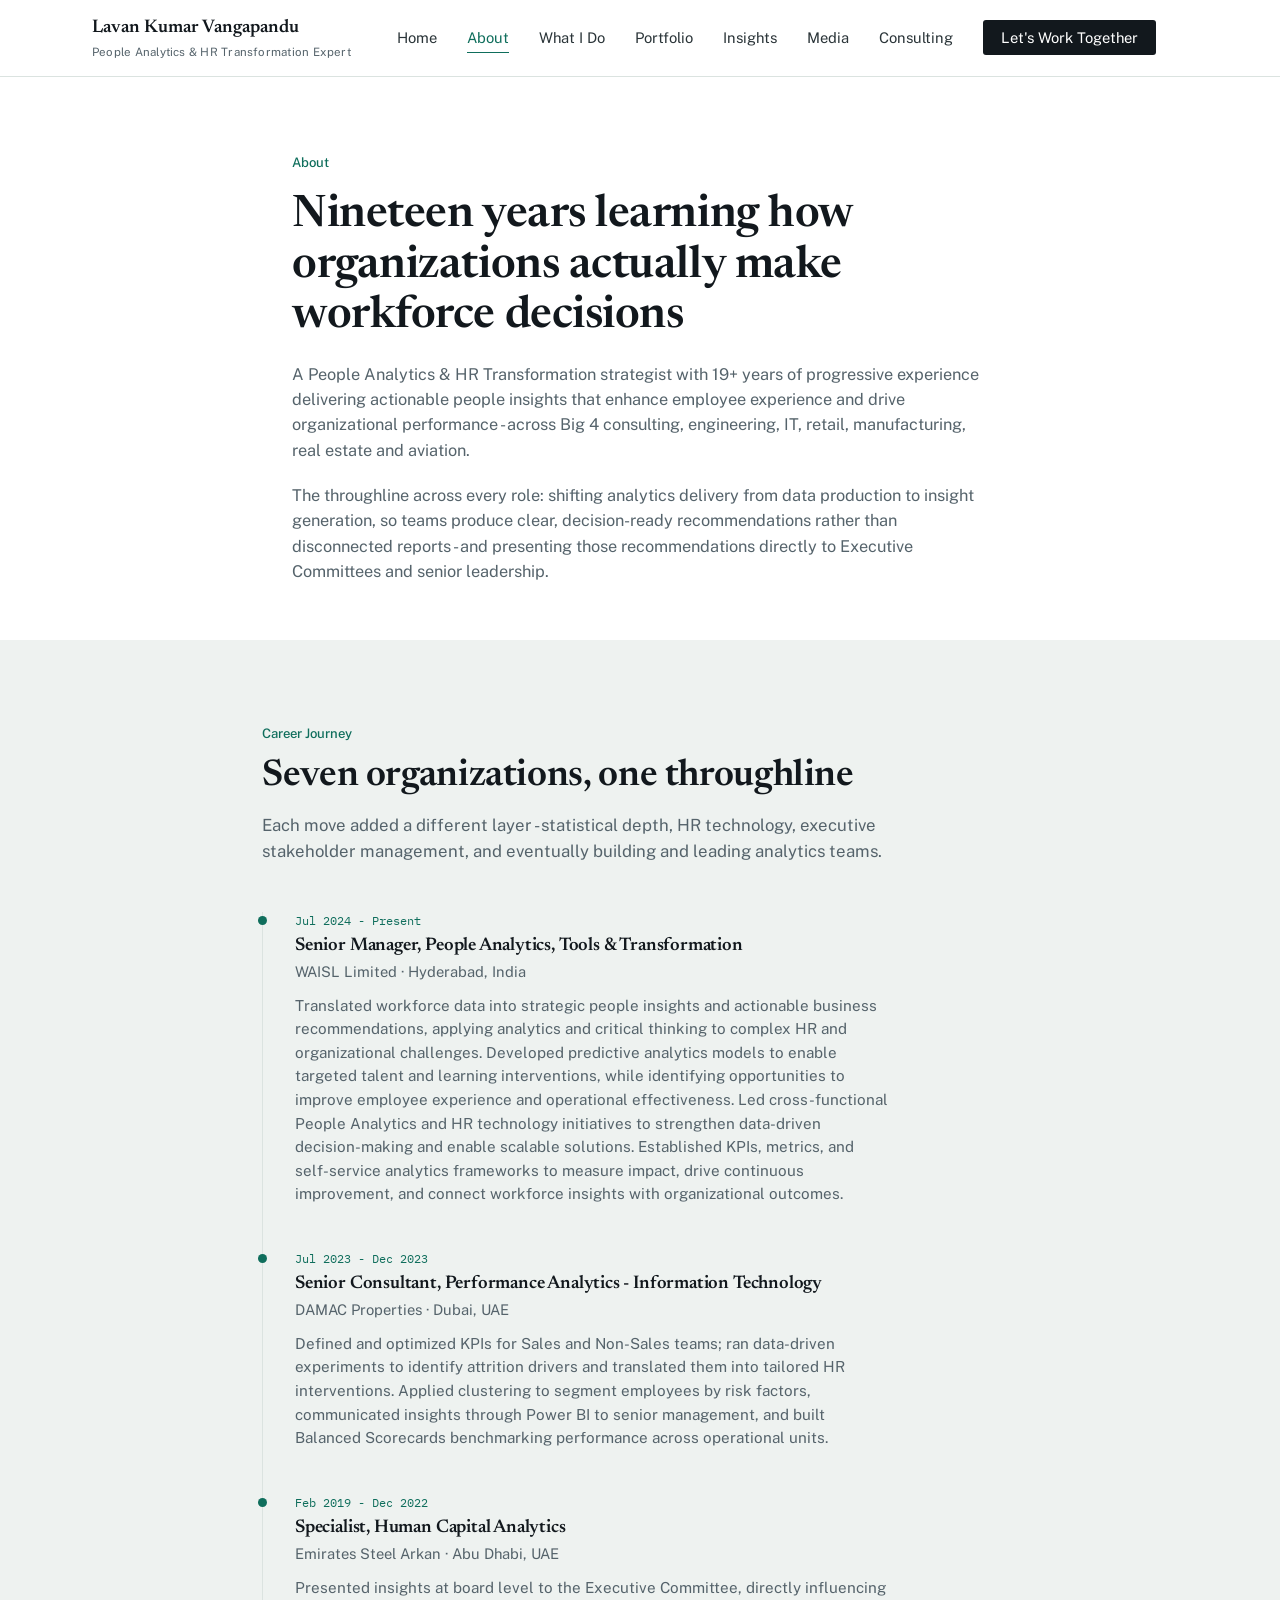
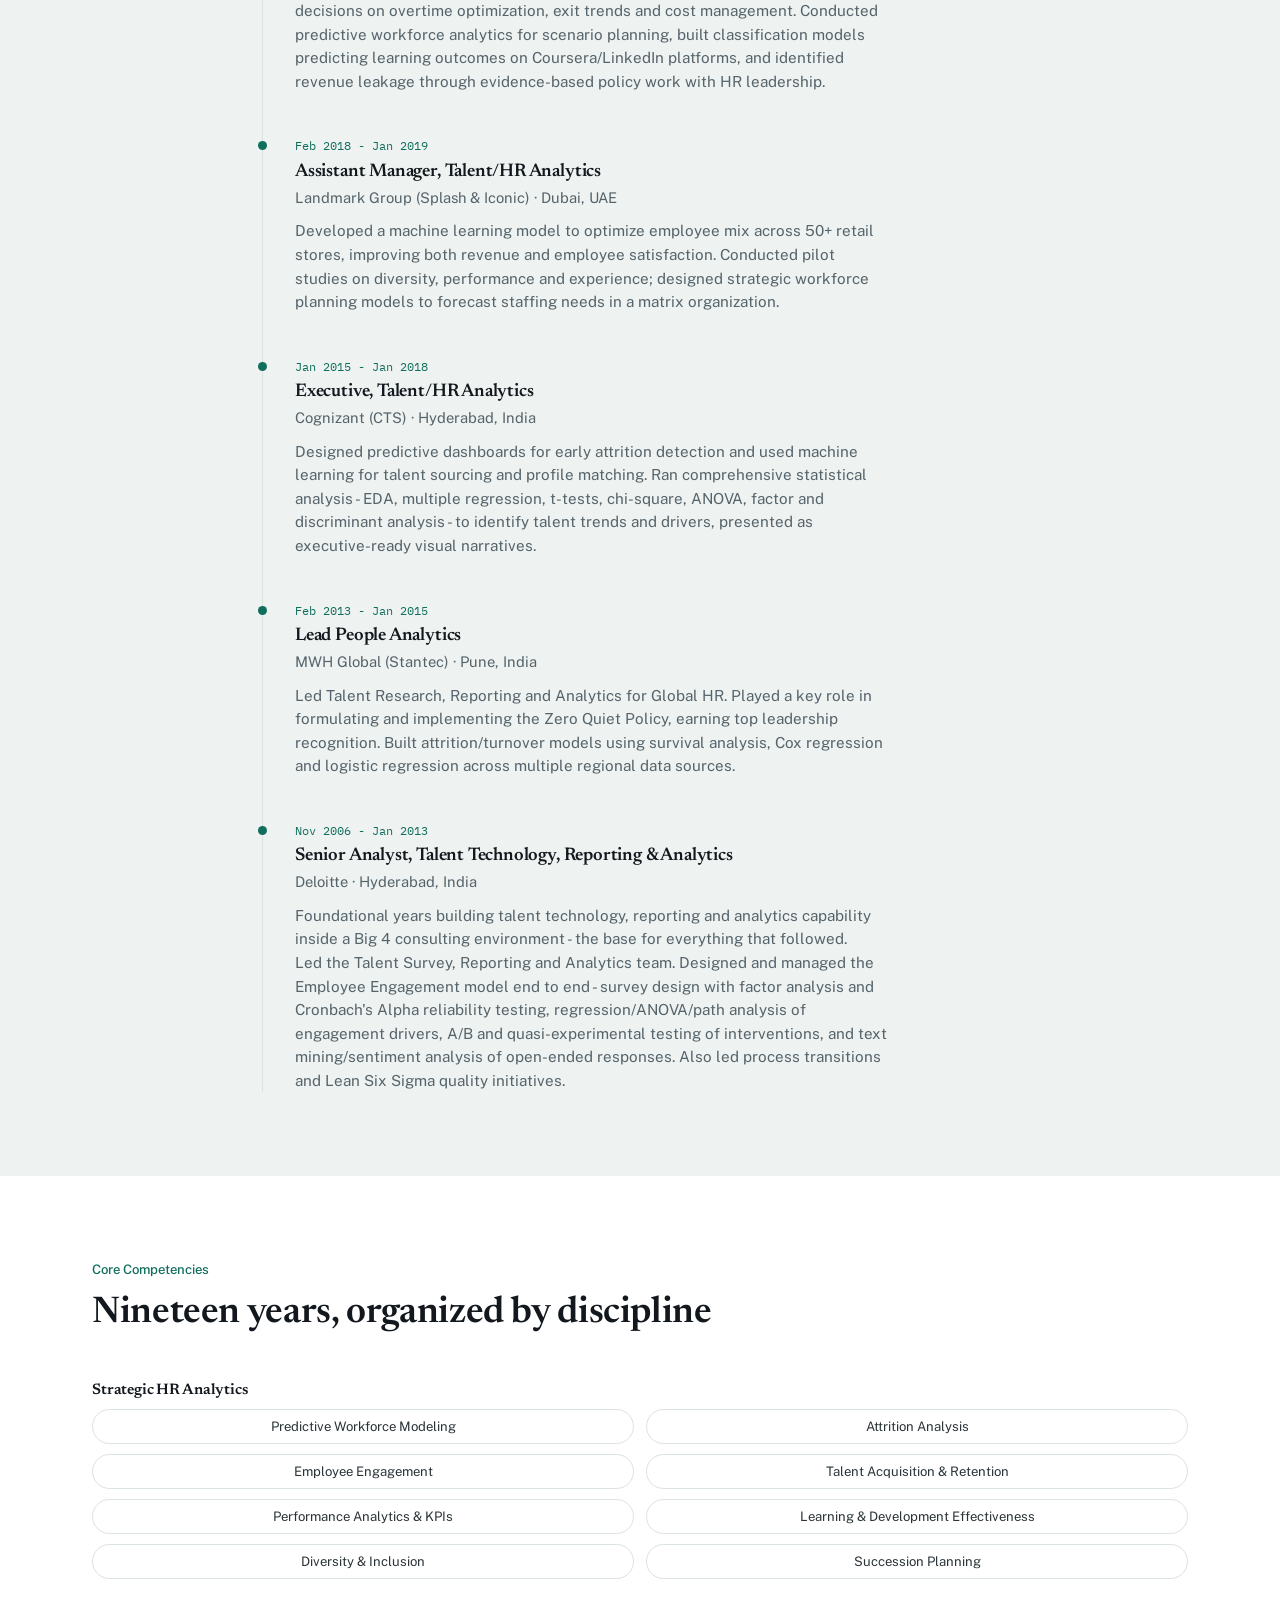
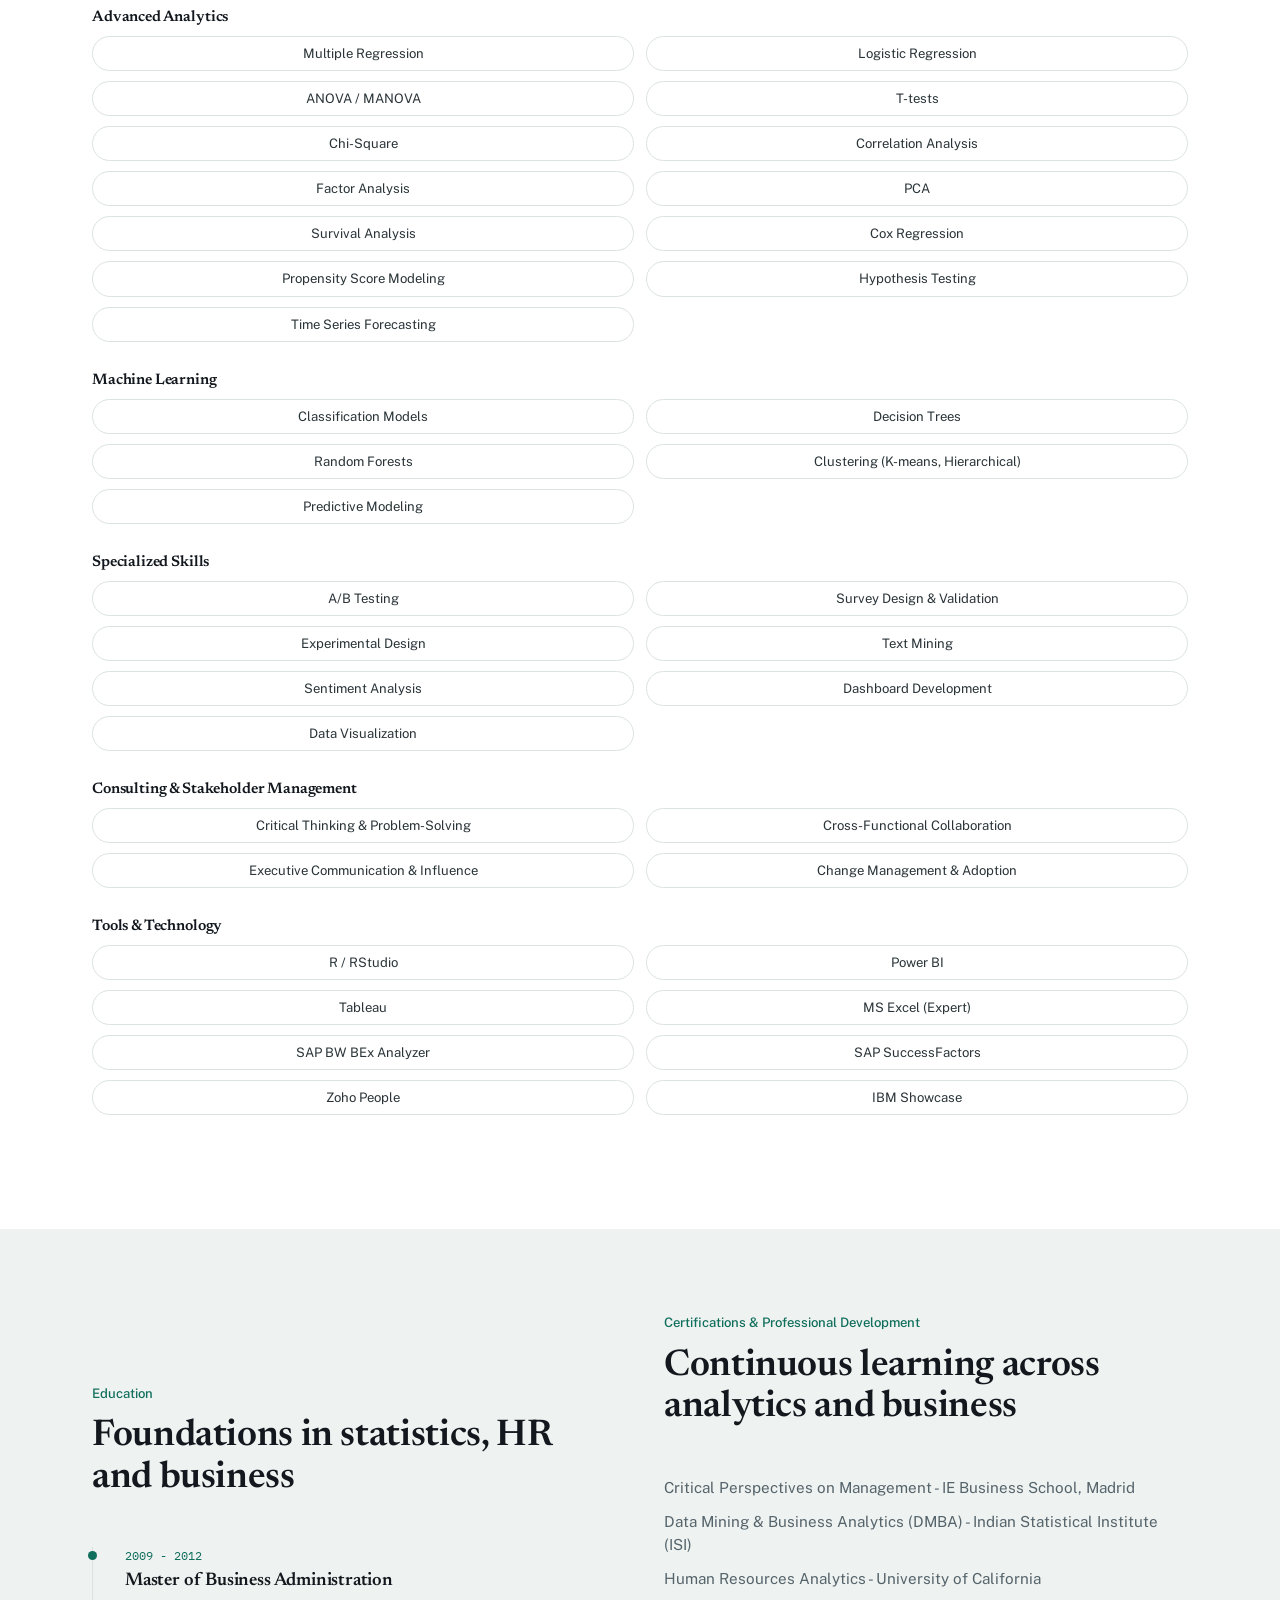
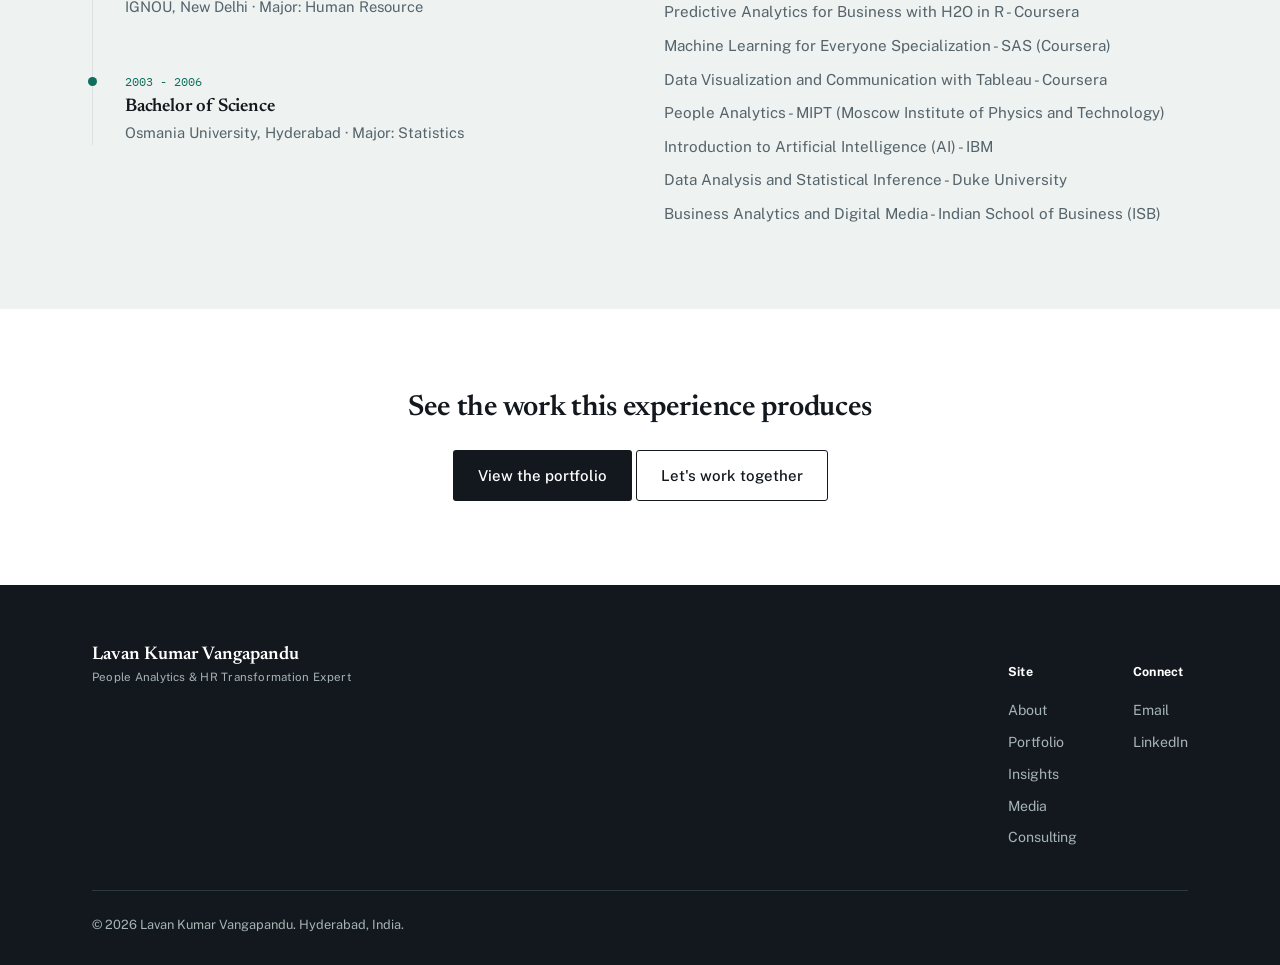
==== commit 9a122fb7: "Update about.html" ====
--- a/about.html
+++ b/about.html
@@ -60,43 +60,44 @@
           <div class="when">Jul 2024 - Present</div>
           <h3>Senior Manager, People Analytics, Tools &amp; Transformation</h3>
           <div class="org">WAISL Limited · Hyderabad, India</div>
-          <p>Defined and optimized KPIs for Sales and Non-Sales teams; ran data-driven experiments to identify attrition drivers and translated them into tailored HR interventions. Applied clustering to segment employees by risk factors, communicated insights through Power BI to senior management, and built Balanced Scorecards benchmarking performance across operational units.</p>
+          <p>Translated workforce data into strategic people insights and actionable business recommendations, applying analytics and critical thinking to complex HR and organizational challenges. Developed predictive analytics models to enable targeted talent and learning interventions, while identifying opportunities to improve employee experience and operational effectiveness. Led cross-functional People Analytics and HR technology initiatives to strengthen data-driven decision-making and enable scalable solutions. Established KPIs, metrics, and self-service analytics frameworks to measure impact, drive continuous improvement, and connect workforce insights with organizational outcomes.</p>
         </div>
         <div class="journey-item">
           <div class="when">Jul 2023 - Dec 2023</div>
           <h3>Senior Consultant, Performance Analytics - Information Technology</h3>
           <div class="org">DAMAC Properties · Dubai, UAE</div>
-          <p>Presented insights at board level to the Executive Committee, directly influencing decisions on overtime optimization, exit trends and cost management. Conducted predictive workforce analytics for scenario planning, built classification models predicting learning outcomes on Coursera/LinkedIn platforms, and identified revenue leakage through evidence-based policy work with HR leadership.</p>
+          <p>Defined and optimized KPIs for Sales and Non-Sales teams; ran data-driven experiments to identify attrition drivers and translated them into tailored HR interventions. Applied clustering to segment employees by risk factors, communicated insights through Power BI to senior management, and built Balanced Scorecards benchmarking performance across operational units.</p>
         </div>
         <div class="journey-item">
           <div class="when">Feb 2019 - Dec 2022</div>
           <h3>Specialist, Human Capital Analytics</h3>
           <div class="org">Emirates Steel Arkan · Abu Dhabi, UAE</div>
-          <p>Developed a machine learning model to optimize employee mix across 50+ retail stores, improving both revenue and employee satisfaction. Conducted pilot studies on diversity, performance and experience; designed strategic workforce planning models to forecast staffing needs in a matrix organization.</p>
+          <p>Presented insights at board level to the Executive Committee, directly influencing decisions on overtime optimization, exit trends and cost management. Conducted predictive workforce analytics for scenario planning, built classification models predicting learning outcomes on Coursera/LinkedIn platforms, and identified revenue leakage through evidence-based policy work with HR leadership.</p>
         </div>
         <div class="journey-item">
           <div class="when">Feb 2018 - Jan 2019</div>
           <h3>Assistant Manager, Talent/HR Analytics</h3>
           <div class="org">Landmark Group (Splash &amp; Iconic) · Dubai, UAE</div>
-          <p>Designed predictive dashboards for early attrition detection and used machine learning for talent sourcing and profile matching. Ran comprehensive statistical analysis - EDA, multiple regression, t-tests, chi-square, ANOVA, factor and discriminant analysis - to identify talent trends and drivers, presented as executive-ready visual narratives.</p>
+          <p>Developed a machine learning model to optimize employee mix across 50+ retail stores, improving both revenue and employee satisfaction. Conducted pilot studies on diversity, performance and experience; designed strategic workforce planning models to forecast staffing needs in a matrix organization.</p>
         </div>
         <div class="journey-item">
           <div class="when">Jan 2015 - Jan 2018</div>
           <h3>Executive, Talent/HR Analytics</h3>
           <div class="org">Cognizant (CTS) · Hyderabad, India</div>
-          <p>Led Talent Research, Reporting and Analytics for Global HR. Played a key role in formulating and implementing the Zero Quiet Policy, earning top leadership recognition. Built attrition/turnover models using survival analysis, Cox regression and logistic regression across multiple regional data sources.</p>
+          <p>Designed predictive dashboards for early attrition detection and used machine learning for talent sourcing and profile matching. Ran comprehensive statistical analysis - EDA, multiple regression, t-tests, chi-square, ANOVA, factor and discriminant analysis - to identify talent trends and drivers, presented as executive-ready visual narratives.</p>
         </div>
         <div class="journey-item">
           <div class="when">Feb 2013 - Jan 2015</div>
           <h3>Lead People Analytics</h3>
           <div class="org">MWH Global (Stantec) · Pune, India</div>
-          <p>Led the Talent Survey, Reporting and Analytics team. Designed and managed the Employee Engagement model end to end - survey design with factor analysis and Cronbach's Alpha reliability testing, regression/ANOVA/path analysis of engagement drivers, A/B and quasi-experimental testing of interventions, and text mining/sentiment analysis of open-ended responses. Also led process transitions and Lean Six Sigma quality initiatives.</p>
+          <p>Led Talent Research, Reporting and Analytics for Global HR. Played a key role in formulating and implementing the Zero Quiet Policy, earning top leadership recognition. Built attrition/turnover models using survival analysis, Cox regression and logistic regression across multiple regional data sources.</p>
         </div>
         <div class="journey-item">
           <div class="when">Nov 2006 - Jan 2013</div>
           <h3>Senior Analyst, Talent Technology, Reporting &amp; Analytics</h3>
           <div class="org">Deloitte · Hyderabad, India</div>
           <p>Foundational years building talent technology, reporting and analytics capability inside a Big 4 consulting environment - the base for everything that followed.</p>
+          <p>Led the Talent Survey, Reporting and Analytics team. Designed and managed the Employee Engagement model end to end - survey design with factor analysis and Cronbach's Alpha reliability testing, regression/ANOVA/path analysis of engagement drivers, A/B and quasi-experimental testing of interventions, and text mining/sentiment analysis of open-ended responses. Also led process transitions and Lean Six Sigma quality initiatives.</p>
         </div>
       </div>
     </div>
